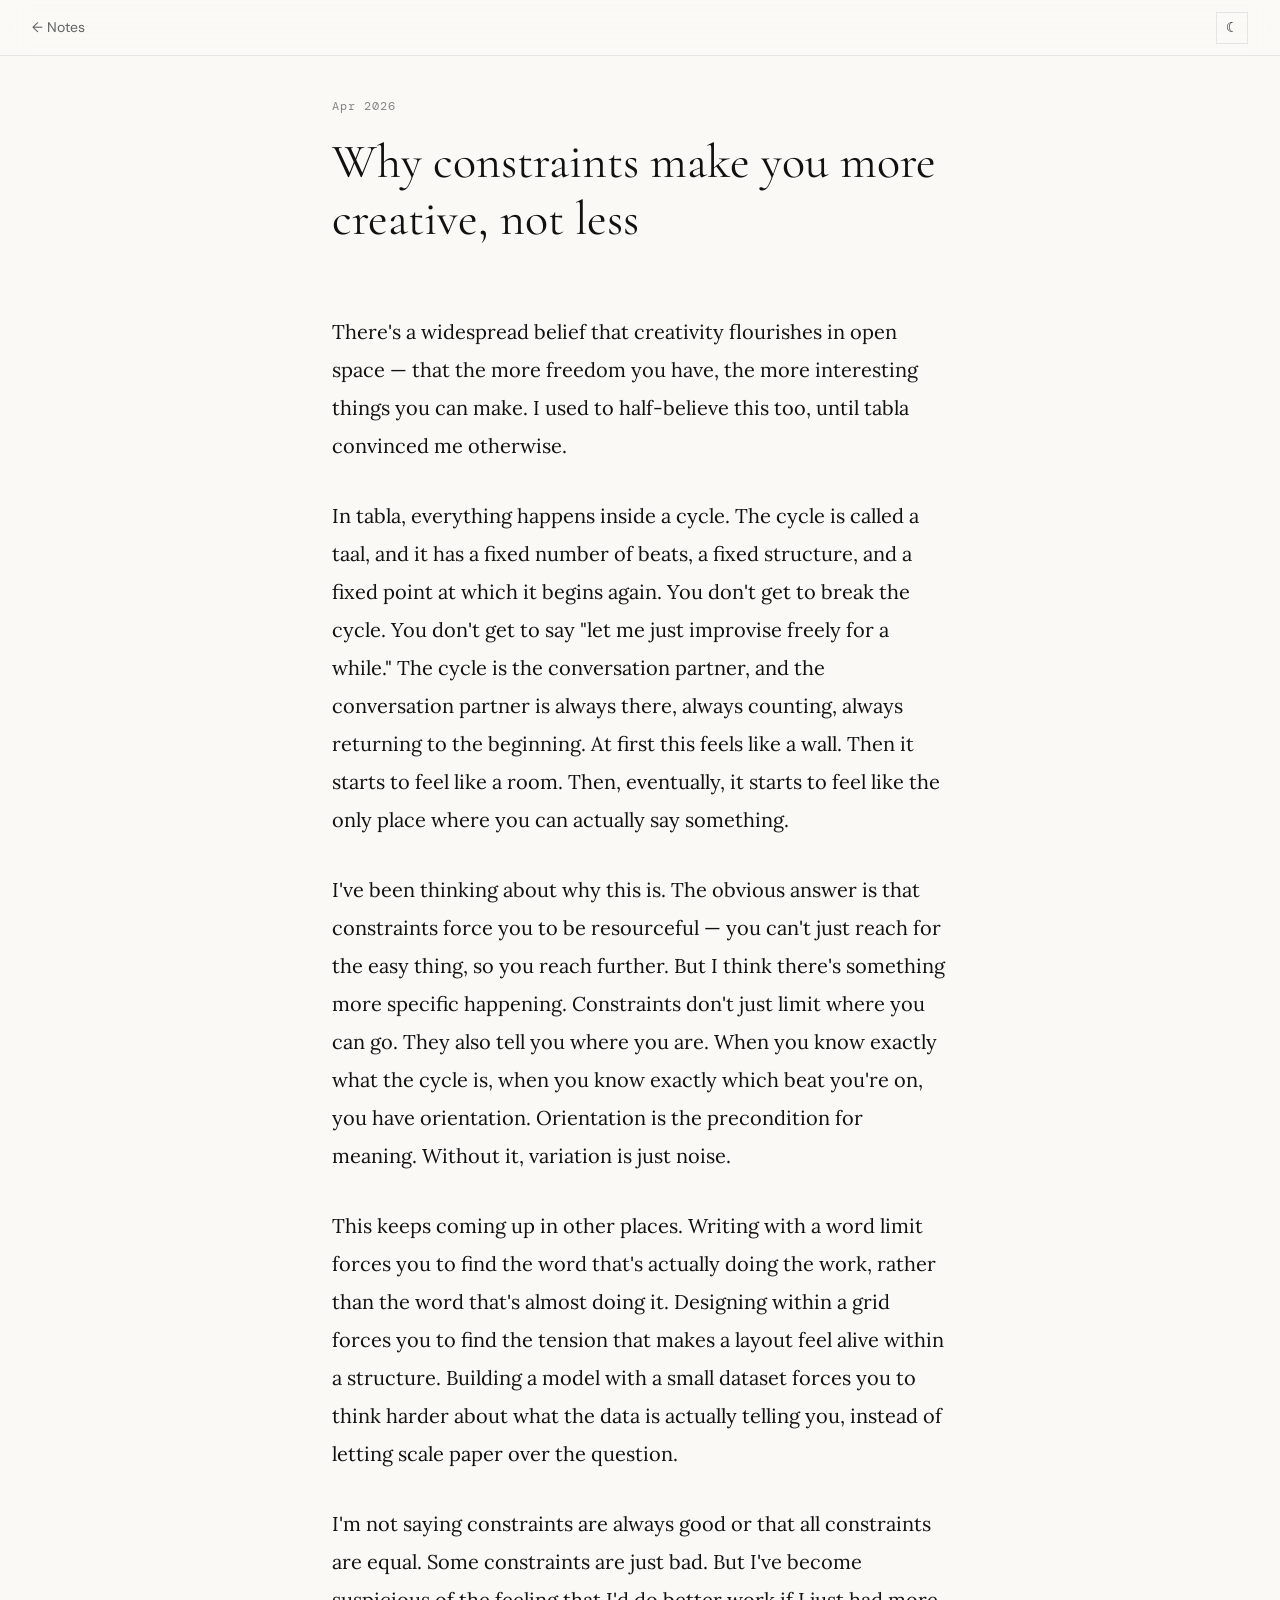
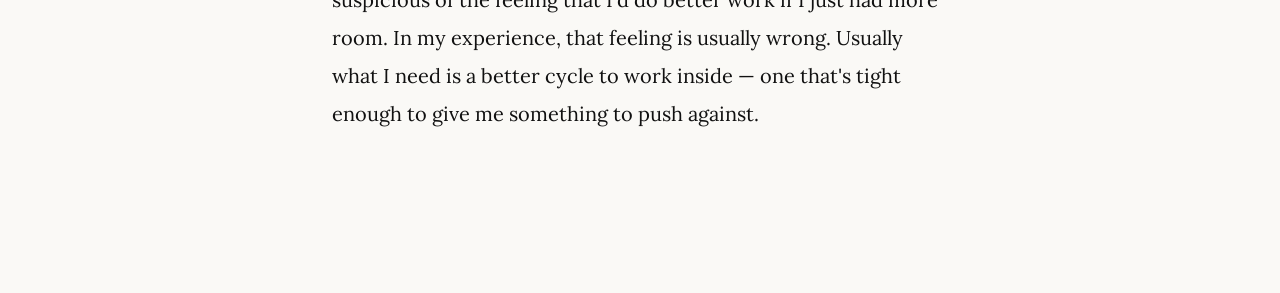
==== notes/constraints.html @ 5675a32b "Build complete portfolio site with SRS documentation Agent-Logs-Url: https://github.com/Ayushkapil/p" ====
<!DOCTYPE html>
<html lang="en">
<head>
  <meta charset="UTF-8" />
  <meta name="viewport" content="width=device-width, initial-scale=1.0" />
  <title>Why constraints make you more creative, not less — Ayush Kapil</title>
  <meta name="description" content="A reflection on how constraints sharpen creative thinking." />

  <link rel="preconnect" href="https://fonts.googleapis.com" />
  <link rel="preconnect" href="https://fonts.gstatic.com" crossorigin />
  <link href="https://fonts.googleapis.com/css2?family=Cormorant+Garamond:ital,wght@0,300;0,400;1,300;1,400&family=DM+Mono:wght@400&family=DM+Sans:wght@400;500&family=Lora:ital,wght@0,400;1,400&display=swap" rel="stylesheet" />

  <link rel="stylesheet" href="../css/variables.css" />
  <link rel="stylesheet" href="../css/reset.css" />
  <link rel="stylesheet" href="../css/base.css" />
  <link rel="stylesheet" href="../css/components.css" />
  <link rel="stylesheet" href="../css/animations.css" />

  <script>
    (function () {
      var stored = localStorage.getItem('portfolio-theme');
      var theme = stored === 'dark' || stored === 'light'
        ? stored
        : (window.matchMedia && window.matchMedia('(prefers-color-scheme: dark)').matches ? 'dark' : 'light');
      document.documentElement.classList.add(theme);
    }());
  </script>
</head>
<body>

  <nav class="reading-nav">
    <a class="back-link" href="../index.html#notes">← Notes</a>
    <button class="nav-theme-toggle" aria-label="Toggle dark mode">☾</button>
  </nav>

  <main class="reading-container">
    <div class="reading-meta">Apr 2026</div>
    <h1 class="reading-title">Why constraints make you more creative, not less</h1>

    <div class="reading-body">
      <p>There's a widespread belief that creativity flourishes in open space — that the more freedom you have, the more interesting things you can make. I used to half-believe this too, until tabla convinced me otherwise.</p>

      <p>In tabla, everything happens inside a cycle. The cycle is called a taal, and it has a fixed number of beats, a fixed structure, and a fixed point at which it begins again. You don't get to break the cycle. You don't get to say "let me just improvise freely for a while." The cycle is the conversation partner, and the conversation partner is always there, always counting, always returning to the beginning. At first this feels like a wall. Then it starts to feel like a room. Then, eventually, it starts to feel like the only place where you can actually say something.</p>

      <p>I've been thinking about why this is. The obvious answer is that constraints force you to be resourceful — you can't just reach for the easy thing, so you reach further. But I think there's something more specific happening. Constraints don't just limit where you can go. They also tell you where you are. When you know exactly what the cycle is, when you know exactly which beat you're on, you have orientation. Orientation is the precondition for meaning. Without it, variation is just noise.</p>

      <p>This keeps coming up in other places. Writing with a word limit forces you to find the word that's actually doing the work, rather than the word that's almost doing it. Designing within a grid forces you to find the tension that makes a layout feel alive within a structure. Building a model with a small dataset forces you to think harder about what the data is actually telling you, instead of letting scale paper over the question.</p>

      <p>I'm not saying constraints are always good or that all constraints are equal. Some constraints are just bad. But I've become suspicious of the feeling that I'd do better work if I just had more room. In my experience, that feeling is usually wrong. Usually what I need is a better cycle to work inside — one that's tight enough to give me something to push against.</p>
    </div>
  </main>

  <script src="../js/theme.js" defer></script>

</body>
</html>
---- css/variables.css ----
/* ============================================================
   VARIABLES — Color tokens, typography, spacing
   ============================================================ */

/* Light Mode (default) */
html,
html.light {
  --color-bg: #FAF9F6;
  --color-text: #111111;
  --color-purple: #7C3AED;
  --color-accent: #F97316;
  --color-border: #E5E5E5;
  --color-bg-nav: rgba(250, 249, 246, 0.85);
  --color-bg-raw: 250, 249, 246;
  --color-text-raw: 17, 17, 17;
}

/* Dark Mode */
html.dark {
  --color-bg: #1F1F1F;
  --color-text: #F5F5F5;
  --color-purple: #8B5CF6;
  --color-accent: #FACC15;
  --color-border: #2E2E2E;
  --color-bg-nav: rgba(31, 31, 31, 0.85);
  --color-bg-raw: 31, 31, 31;
  --color-text-raw: 245, 245, 245;
}

/* Typography tokens */
:root {
  --font-display: 'Cormorant Garamond', Georgia, serif;
  --font-body: 'DM Sans', system-ui, sans-serif;
  --font-caption: 'Lora', Georgia, serif;
  --font-mono: 'DM Mono', 'Courier New', monospace;

  /* Spacing — 8-point grid */
  --space-xs: 8px;
  --space-sm: 16px;
  --space-md: 32px;
  --space-lg: 64px;
  --space-xl: 128px;

  /* Transitions */
  --transition-theme: background-color 0.4s ease, color 0.4s ease;
  --transition-fast: 0.2s ease;
  --transition-reveal: 0.6s ease;
}
---- css/base.css ----
/* ============================================================
   BASE — Global typography and body styles
   ============================================================ */

body {
  font-family: var(--font-body);
  font-size: 18px;
  font-weight: 400;
  line-height: 1.8;
  background-color: var(--color-bg);
  color: var(--color-text);
  transition: var(--transition-theme);
}

/* Headings */
h1,
h2,
h3 {
  font-family: var(--font-display);
  line-height: 1.2;
  font-weight: 400;
}

/* Section headings */
.section-heading {
  font-family: var(--font-display);
  font-size: 48px;
  font-weight: 400;
  line-height: 1.2;
  color: var(--color-text);
}

/* Section number */
.section-number {
  font-family: var(--font-mono);
  font-size: 13px;
  font-weight: 400;
  color: var(--color-purple);
  letter-spacing: 0.08em;
  text-transform: uppercase;
}

/* Body text */
p {
  font-family: var(--font-body);
  font-size: 18px;
  font-weight: 400;
  line-height: 1.8;
  color: var(--color-text);
}

/* Captions */
.caption {
  font-family: var(--font-caption);
  font-style: italic;
  font-size: 14px;
  line-height: 1.6;
  color: var(--color-text);
  opacity: 0.7;
}

/* Tags / labels */
.tag,
.tags {
  font-family: var(--font-mono);
  font-size: 12px;
  font-weight: 400;
  letter-spacing: 0.1em;
  color: var(--color-text);
}

/* Content container */
.content-col {
  max-width: 720px;
  width: 100%;
  margin: 0 auto;
  padding-left: var(--space-md);
  padding-right: var(--space-md);
}

/* Cursor pointer for all interactive elements */
button,
a,
[role="button"] {
  cursor: pointer;
}

/* Focus visible styles */
:focus-visible {
  outline: 2px solid var(--color-purple);
  outline-offset: 2px;
}

/* Mobile typography reductions */
@media (max-width: 767px) {
  body {
    font-size: 16px;
  }

  .section-heading {
    font-size: 32px;
  }

  p {
    font-size: 16px;
  }
}
---- css/components.css ----
/* ============================================================
   COMPONENTS — Nav, toggle, cards, notes list
   ============================================================ */

/* ── Sticky Navigation ── */
#sticky-nav {
  position: fixed;
  top: 0;
  left: 0;
  right: 0;
  z-index: 100;
  display: flex;
  align-items: center;
  justify-content: space-between;
  padding: 0 var(--space-md);
  height: 56px;
  background-color: var(--color-bg-nav);
  backdrop-filter: blur(12px);
  -webkit-backdrop-filter: blur(12px);
  border-bottom: 1px solid var(--color-border);
  opacity: 0;
  pointer-events: none;
  transition: opacity 0.4s ease;
}

#sticky-nav.visible {
  opacity: 1;
  pointer-events: all;
}

.nav-name {
  font-family: var(--font-display);
  font-size: 20px;
  font-weight: 400;
  color: var(--color-text);
  text-decoration: none;
  letter-spacing: 0.01em;
}

.nav-links {
  display: flex;
  align-items: center;
  gap: var(--space-md);
}

.nav-links a {
  font-family: var(--font-body);
  font-size: 14px;
  color: var(--color-text);
  text-decoration: none;
  opacity: 0.65;
  transition: opacity var(--transition-fast), color var(--transition-fast);
}

.nav-links a:hover {
  opacity: 1;
}

.nav-links a.active {
  color: var(--color-purple);
  opacity: 1;
}

.nav-right {
  display: flex;
  align-items: center;
  gap: var(--space-sm);
}

/* ── Theme Toggle ── */
.theme-toggle {
  position: fixed;
  top: var(--space-sm);
  right: var(--space-md);
  z-index: 200;
  background: none;
  border: 1px solid var(--color-border);
  color: var(--color-text);
  width: 36px;
  height: 36px;
  display: flex;
  align-items: center;
  justify-content: center;
  cursor: pointer;
  font-size: 16px;
  transition: border-color var(--transition-fast), opacity var(--transition-fast);
  background-color: var(--color-bg);
  opacity: 0.85;
}

.theme-toggle:hover {
  opacity: 1;
}

/* Nav toggle is slightly smaller and different position */
.nav-theme-toggle {
  position: static;
  background: none;
  border: 1px solid var(--color-border);
  color: var(--color-text);
  width: 32px;
  height: 32px;
  display: flex;
  align-items: center;
  justify-content: center;
  cursor: pointer;
  font-size: 14px;
  transition: border-color var(--transition-fast);
  background-color: transparent;
}

/* ── Photo Placeholder ── */
.photo-placeholder-div {
  width: 100%;
  height: 100%;
  background: linear-gradient(
    135deg,
    rgba(var(--color-text-raw), 0.06) 0%,
    rgba(var(--color-text-raw), 0.12) 50%,
    rgba(var(--color-text-raw), 0.06) 100%
  );
}

.photo-item .photo-placeholder-div {
  width: 100%;
  height: 100%;
}

/* ── Notes Reading View Components ── */
.reading-nav {
  position: fixed;
  top: 0;
  left: 0;
  right: 0;
  z-index: 100;
  display: flex;
  align-items: center;
  justify-content: space-between;
  padding: 0 var(--space-md);
  height: 56px;
  background-color: var(--color-bg-nav);
  backdrop-filter: blur(12px);
  -webkit-backdrop-filter: blur(12px);
  border-bottom: 1px solid var(--color-border);
}

.back-link {
  font-family: var(--font-body);
  font-size: 14px;
  color: var(--color-text);
  text-decoration: none;
  opacity: 0.65;
  transition: opacity var(--transition-fast);
}

.back-link:hover {
  opacity: 1;
}

.reading-container {
  max-width: 680px;
  margin: 0 auto;
  padding: 96px var(--space-md) var(--space-xl);
}

.reading-meta {
  font-family: var(--font-mono);
  font-size: 12px;
  color: var(--color-text);
  opacity: 0.5;
  margin-bottom: var(--space-sm);
  letter-spacing: 0.08em;
}

.reading-title {
  font-family: var(--font-display);
  font-size: 48px;
  font-weight: 400;
  line-height: 1.2;
  color: var(--color-text);
  margin-bottom: var(--space-lg);
}

.reading-body {
  font-family: var(--font-caption);
  font-size: 20px;
  line-height: 1.9;
  color: var(--color-text);
}

.reading-body p {
  font-family: var(--font-caption);
  font-size: 20px;
  line-height: 1.9;
  margin-bottom: var(--space-md);
}

/* ── Responsive: hide nav links on mobile ── */
@media (max-width: 767px) {
  .nav-links {
    display: none;
  }

  .nav-name {
    font-size: 17px;
  }

  .reading-title {
    font-size: 32px;
  }

  .reading-body,
  .reading-body p {
    font-size: 18px;
  }
}
---- css/animations.css ----
/* ============================================================
   ANIMATIONS — Reveal classes and transitions
   ============================================================ */

/* ── Landing animations ── */
@keyframes fadeIn {
  from {
    opacity: 0;
  }
  to {
    opacity: 1;
  }
}

/* ── Scroll-triggered reveals ── */
.reveal {
  opacity: 0;
  transform: translateY(30px);
  transition: opacity var(--transition-reveal), transform var(--transition-reveal);
}

.reveal.visible {
  opacity: 1;
  transform: translateY(0);
}

/* Staggered delays for pillar content */
.reveal[data-delay="0"]   { transition-delay: 0s; }
.reveal[data-delay="1"]   { transition-delay: 0.15s; }
.reveal[data-delay="2"]   { transition-delay: 0.30s; }
.reveal[data-delay="3"]   { transition-delay: 0.45s; }
.reveal[data-delay="4"]   { transition-delay: 0.60s; }

/* Project card reveals */
.reveal-card {
  opacity: 0;
  transform: translateY(40px);
  transition: opacity 0.5s ease, transform 0.5s ease;
}

.reveal-card.visible {
  opacity: 1;
  transform: translateY(0);
}

/* ── Pillar divider expansion ── */
.pillar-divider {
  transition: width 0.6s ease;
}

/* ── Note hover: title slides right ── */
.note-entry:hover .note-title {
  transform: translateX(4px);
}

/* ── Project card hover: left border ── */
.project-card {
  transition: border-color var(--transition-fast);
}

.project-card:hover {
  border-left-color: var(--color-purple);
}

/* ── Theme transition on body ── */
body {
  transition: background-color 0.4s ease, color 0.4s ease;
}

/* ── Canvas fade on scroll ── */
#orbit-canvas {
  transition: opacity 0.3s ease;
}

/* ── Sticky nav fade in ── */
#sticky-nav {
  transition: opacity 0.4s ease;
}

/* ── Photo fade in ── */
.photo-reveal {
  opacity: 0;
  transition: opacity 0.8s ease;
}

.photo-reveal.visible {
  opacity: 1;
}
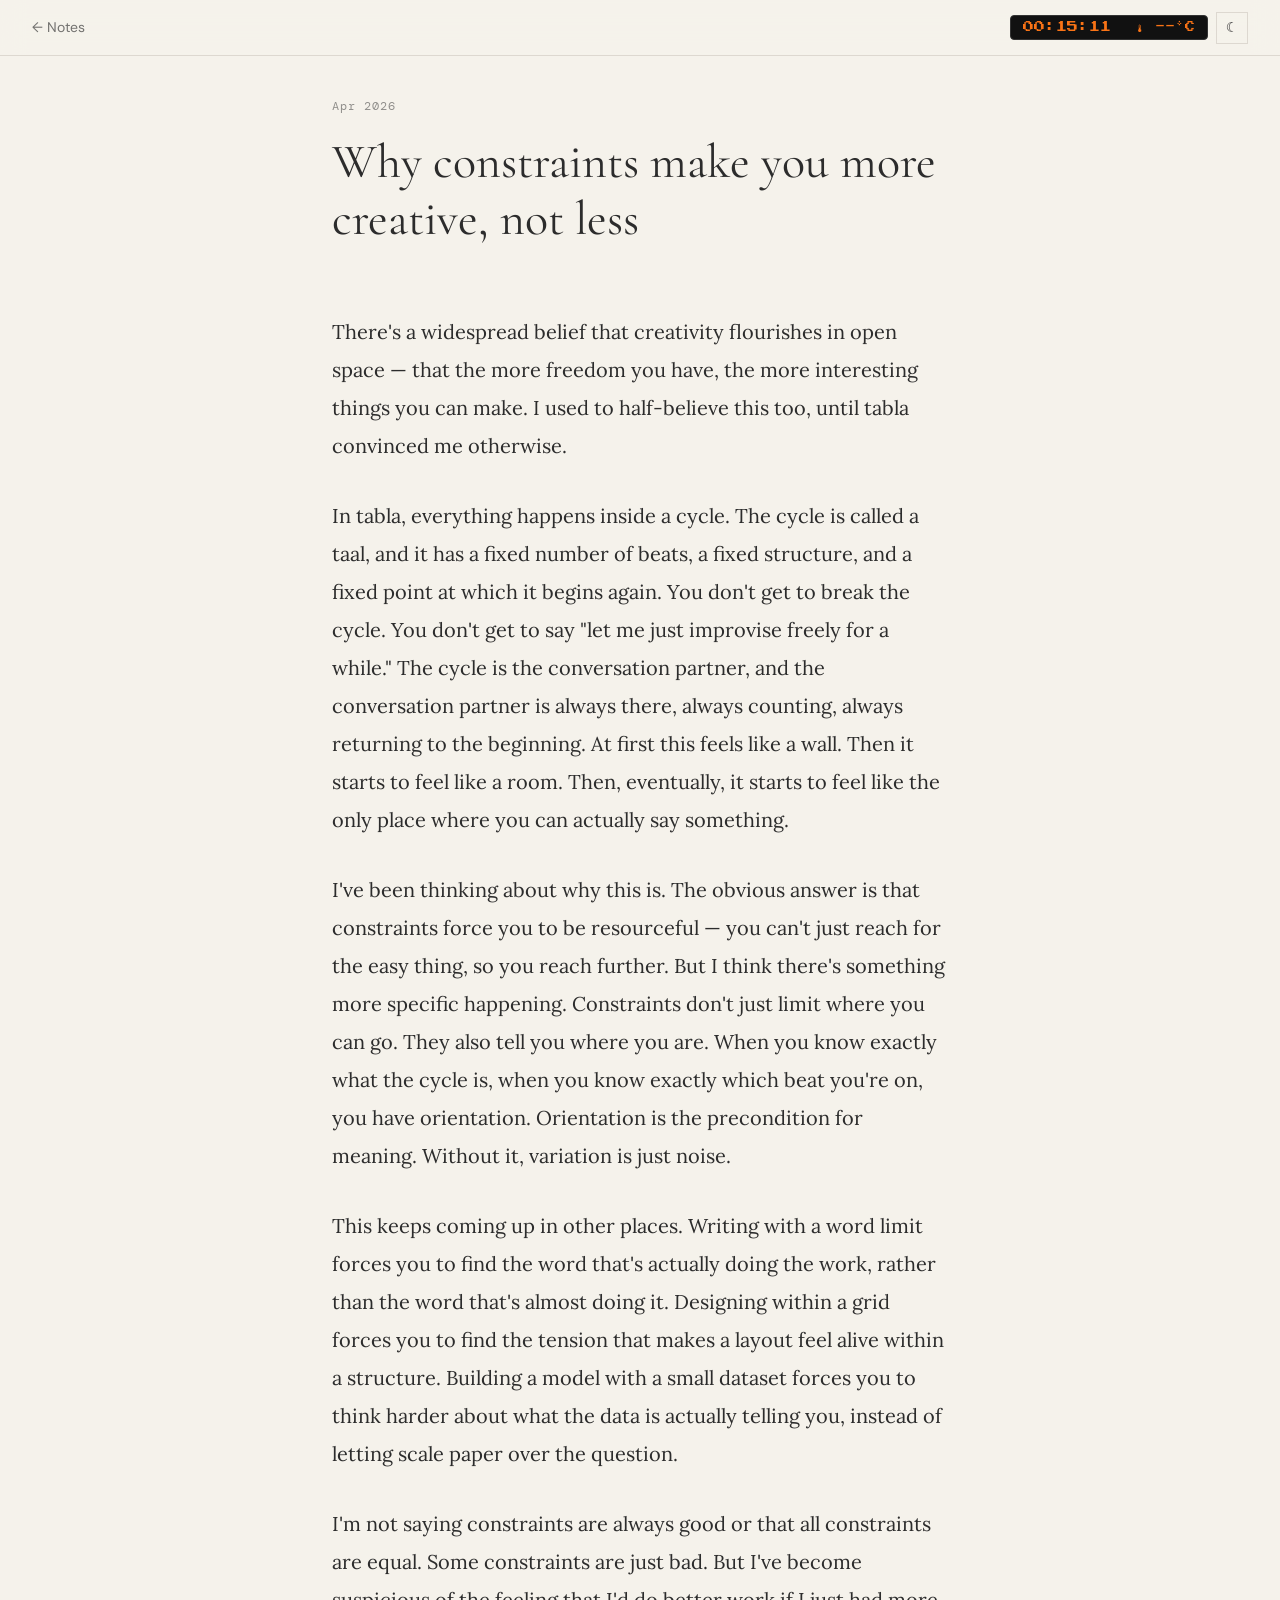
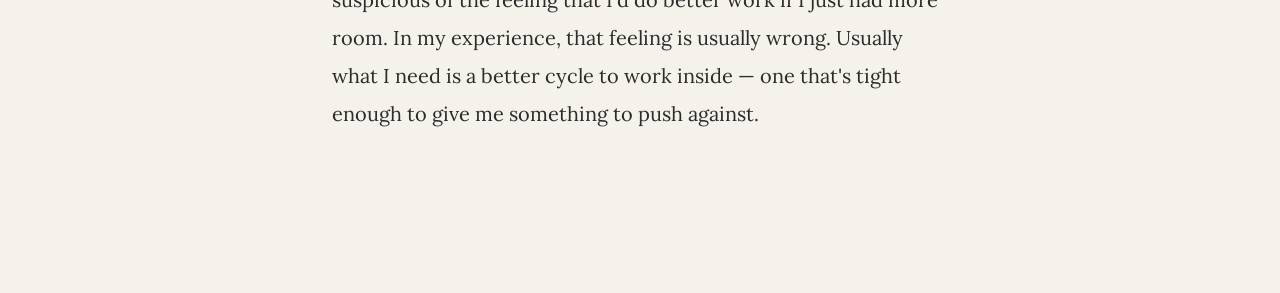
==== commit a1b98b6e: "Implement all portfolio updates: name fix, tagline, scroll arrow, About Me, clock widget, game mode," ====
--- a/notes/constraints.html
+++ b/notes/constraints.html
@@ -3,12 +3,12 @@
 <head>
   <meta charset="UTF-8" />
   <meta name="viewport" content="width=device-width, initial-scale=1.0" />
-  <title>Why constraints make you more creative, not less — Ayush Kapil</title>
+  <title>Why constraints make you more creative, not less — Ayush Kapileshwar</title>
   <meta name="description" content="A reflection on how constraints sharpen creative thinking." />
 
   <link rel="preconnect" href="https://fonts.googleapis.com" />
   <link rel="preconnect" href="https://fonts.gstatic.com" crossorigin />
-  <link href="https://fonts.googleapis.com/css2?family=Cormorant+Garamond:ital,wght@0,300;0,400;1,300;1,400&family=DM+Mono:wght@400&family=DM+Sans:wght@400;500&family=Lora:ital,wght@0,400;1,400&display=swap" rel="stylesheet" />
+  <link href="https://fonts.googleapis.com/css2?family=Cormorant+Garamond:ital,wght@0,300;0,400;1,300;1,400&family=DM+Mono:wght@400&family=DM+Sans:wght@400;500&family=Lora:ital,wght@0,400;1,400&family=Press+Start+2P&display=swap" rel="stylesheet" />
 
   <link rel="stylesheet" href="../css/variables.css" />
   <link rel="stylesheet" href="../css/reset.css" />
@@ -30,7 +30,14 @@
 
   <nav class="reading-nav">
     <a class="back-link" href="../index.html#notes">← Notes</a>
-    <button class="nav-theme-toggle" aria-label="Toggle dark mode">☾</button>
+    <div style="display:flex;align-items:center;gap:8px;">
+      <div id="clock-widget" class="clock-widget" aria-live="polite">
+        <span id="clock-time">00:00:00</span>
+        <span class="clock-sep">  </span>
+        <span id="clock-temp" class="clock-temp">🌡 --°C</span>
+      </div>
+      <button class="nav-theme-toggle" aria-label="Toggle dark mode">☾</button>
+    </div>
   </nav>
 
   <main class="reading-container">
@@ -51,6 +58,7 @@
   </main>
 
   <script src="../js/theme.js" defer></script>
+  <script src="../js/clock.js" defer></script>
 
 </body>
 </html>
--- a/css/variables.css
+++ b/css/variables.css
@@ -5,14 +5,14 @@
 /* Light Mode (default) */
 html,
 html.light {
-  --color-bg: #FAF9F6;
-  --color-text: #111111;
+  --color-bg: #F5F2EB;
+  --color-text: #2C2C2C;
   --color-purple: #7C3AED;
   --color-accent: #F97316;
-  --color-border: #E5E5E5;
-  --color-bg-nav: rgba(250, 249, 246, 0.85);
-  --color-bg-raw: 250, 249, 246;
-  --color-text-raw: 17, 17, 17;
+  --color-border: #DDD8D0;
+  --color-bg-nav: rgba(245, 242, 235, 0.85);
+  --color-bg-raw: 245, 242, 235;
+  --color-text-raw: 44, 44, 44;
 }
 
 /* Dark Mode */
--- a/css/components.css
+++ b/css/components.css
@@ -195,6 +195,12 @@
   margin-bottom: var(--space-md);
 }
 
+.reading-nav .clock-widget {
+  position: static;
+  top: auto;
+  right: auto;
+}
+
 /* ── Responsive: hide nav links on mobile ── */
 @media (max-width: 767px) {
   .nav-links {
@@ -214,3 +220,249 @@
     font-size: 18px;
   }
 }
+
+/* ── 8-bit Clock + Temperature Widget ── */
+.clock-widget {
+  position: fixed;
+  top: 16px;
+  right: 80px;
+  z-index: 200;
+  display: flex;
+  align-items: center;
+  gap: 8px;
+  font-family: 'Press Start 2P', monospace;
+  font-size: 11px;
+  padding: 4px 12px;
+  border-radius: 4px;
+  white-space: nowrap;
+  line-height: 1.4;
+}
+
+/* Light mode: black bg, orange text */
+html.light .clock-widget,
+html:not(.dark) .clock-widget {
+  background: #111111;
+  color: #F97316;
+  border: 1px solid #333333;
+}
+
+/* Dark mode: white bg, purple text */
+html.dark .clock-widget {
+  background: #F5F5F5;
+  color: #8B5CF6;
+  border: 1px solid #CCCCCC;
+}
+
+.clock-sep {
+  opacity: 0;
+  width: 8px;
+}
+
+.clock-temp {
+  font-size: 10px;
+}
+
+/* Hide temperature on mobile */
+@media (max-width: 767px) {
+  .clock-temp {
+    display: none;
+  }
+
+  .clock-sep {
+    display: none;
+  }
+
+  .clock-widget {
+    right: 76px;
+    font-size: 9px;
+    padding: 4px 8px;
+  }
+}
+
+/* ── Game Mode Button ── */
+.game-btn {
+  position: fixed;
+  top: 64px;
+  right: var(--space-md);
+  z-index: 200;
+  background: none;
+  border: 1px solid var(--color-border);
+  color: var(--color-text);
+  width: 36px;
+  height: 36px;
+  display: flex;
+  align-items: center;
+  justify-content: center;
+  cursor: pointer;
+  font-size: 16px;
+  transition: border-color var(--transition-fast), opacity var(--transition-fast);
+  background-color: var(--color-bg);
+  opacity: 0.85;
+  border-radius: 0;
+}
+
+.game-btn:hover {
+  opacity: 1;
+}
+
+/* ── Game Panel ── */
+.game-panel {
+  position: fixed;
+  top: 108px;
+  right: var(--space-md);
+  z-index: 200;
+  width: 240px;
+  padding: 16px;
+  border-radius: 4px;
+  font-family: 'Press Start 2P', monospace;
+  font-size: 10px;
+  line-height: 1.8;
+  backdrop-filter: blur(12px);
+  -webkit-backdrop-filter: blur(12px);
+  display: none;
+  flex-direction: column;
+  gap: 12px;
+}
+
+.game-panel.open {
+  display: flex;
+}
+
+/* Light mode game panel */
+html.light .game-panel,
+html:not(.dark) .game-panel {
+  background: rgba(17, 17, 17, 0.92);
+  color: #F5F5F5;
+  border: 1px solid #444444;
+}
+
+/* Dark mode game panel */
+html.dark .game-panel {
+  background: rgba(245, 245, 245, 0.92);
+  color: #111111;
+  border: 1px solid #BBBBBB;
+}
+
+.game-panel-close {
+  position: absolute;
+  top: 8px;
+  right: 8px;
+  background: none;
+  border: none;
+  cursor: pointer;
+  font-size: 12px;
+  line-height: 1;
+  padding: 4px;
+}
+
+html.light .game-panel-close,
+html:not(.dark) .game-panel-close {
+  color: #F5F5F5;
+}
+
+html.dark .game-panel-close {
+  color: #111111;
+}
+
+.game-panel-title {
+  font-size: 10px;
+  margin-bottom: 4px;
+  padding-right: 20px;
+}
+
+.game-panel-row {
+  display: flex;
+  align-items: center;
+  justify-content: space-between;
+  gap: 8px;
+  font-size: 9px;
+}
+
+.game-panel-label {
+  font-size: 9px;
+}
+
+.game-panel-note {
+  font-size: 8px;
+  opacity: 0.7;
+}
+
+.game-panel-counter {
+  display: flex;
+  align-items: center;
+  gap: 8px;
+}
+
+.game-counter-btn {
+  background: none;
+  border: 1px solid currentColor;
+  cursor: pointer;
+  width: 22px;
+  height: 22px;
+  display: flex;
+  align-items: center;
+  justify-content: center;
+  font-family: 'Press Start 2P', monospace;
+  font-size: 12px;
+  line-height: 1;
+  padding: 0;
+  border-radius: 2px;
+}
+
+html.light .game-counter-btn,
+html:not(.dark) .game-counter-btn {
+  color: #F5F5F5;
+}
+
+html.dark .game-counter-btn {
+  color: #111111;
+}
+
+.game-counter-btn:disabled {
+  opacity: 0.3;
+  cursor: default;
+}
+
+.game-counter-val {
+  font-size: 11px;
+  min-width: 16px;
+  text-align: center;
+}
+
+.game-panel-actions {
+  display: flex;
+  gap: 8px;
+  margin-top: 4px;
+}
+
+.game-action-btn {
+  font-family: 'Press Start 2P', monospace;
+  font-size: 9px;
+  padding: 6px 10px;
+  border-radius: 2px;
+  cursor: pointer;
+  border: 1px solid currentColor;
+  background: none;
+  line-height: 1;
+}
+
+html.light .game-action-btn,
+html:not(.dark) .game-action-btn {
+  color: #F5F5F5;
+}
+
+html.dark .game-action-btn {
+  color: #111111;
+}
+
+.game-action-btn:hover {
+  opacity: 0.8;
+}
+
+/* Hide game panel and button on mobile */
+@media (max-width: 767px) {
+  .game-btn,
+  .game-panel {
+    display: none !important;
+  }
+}
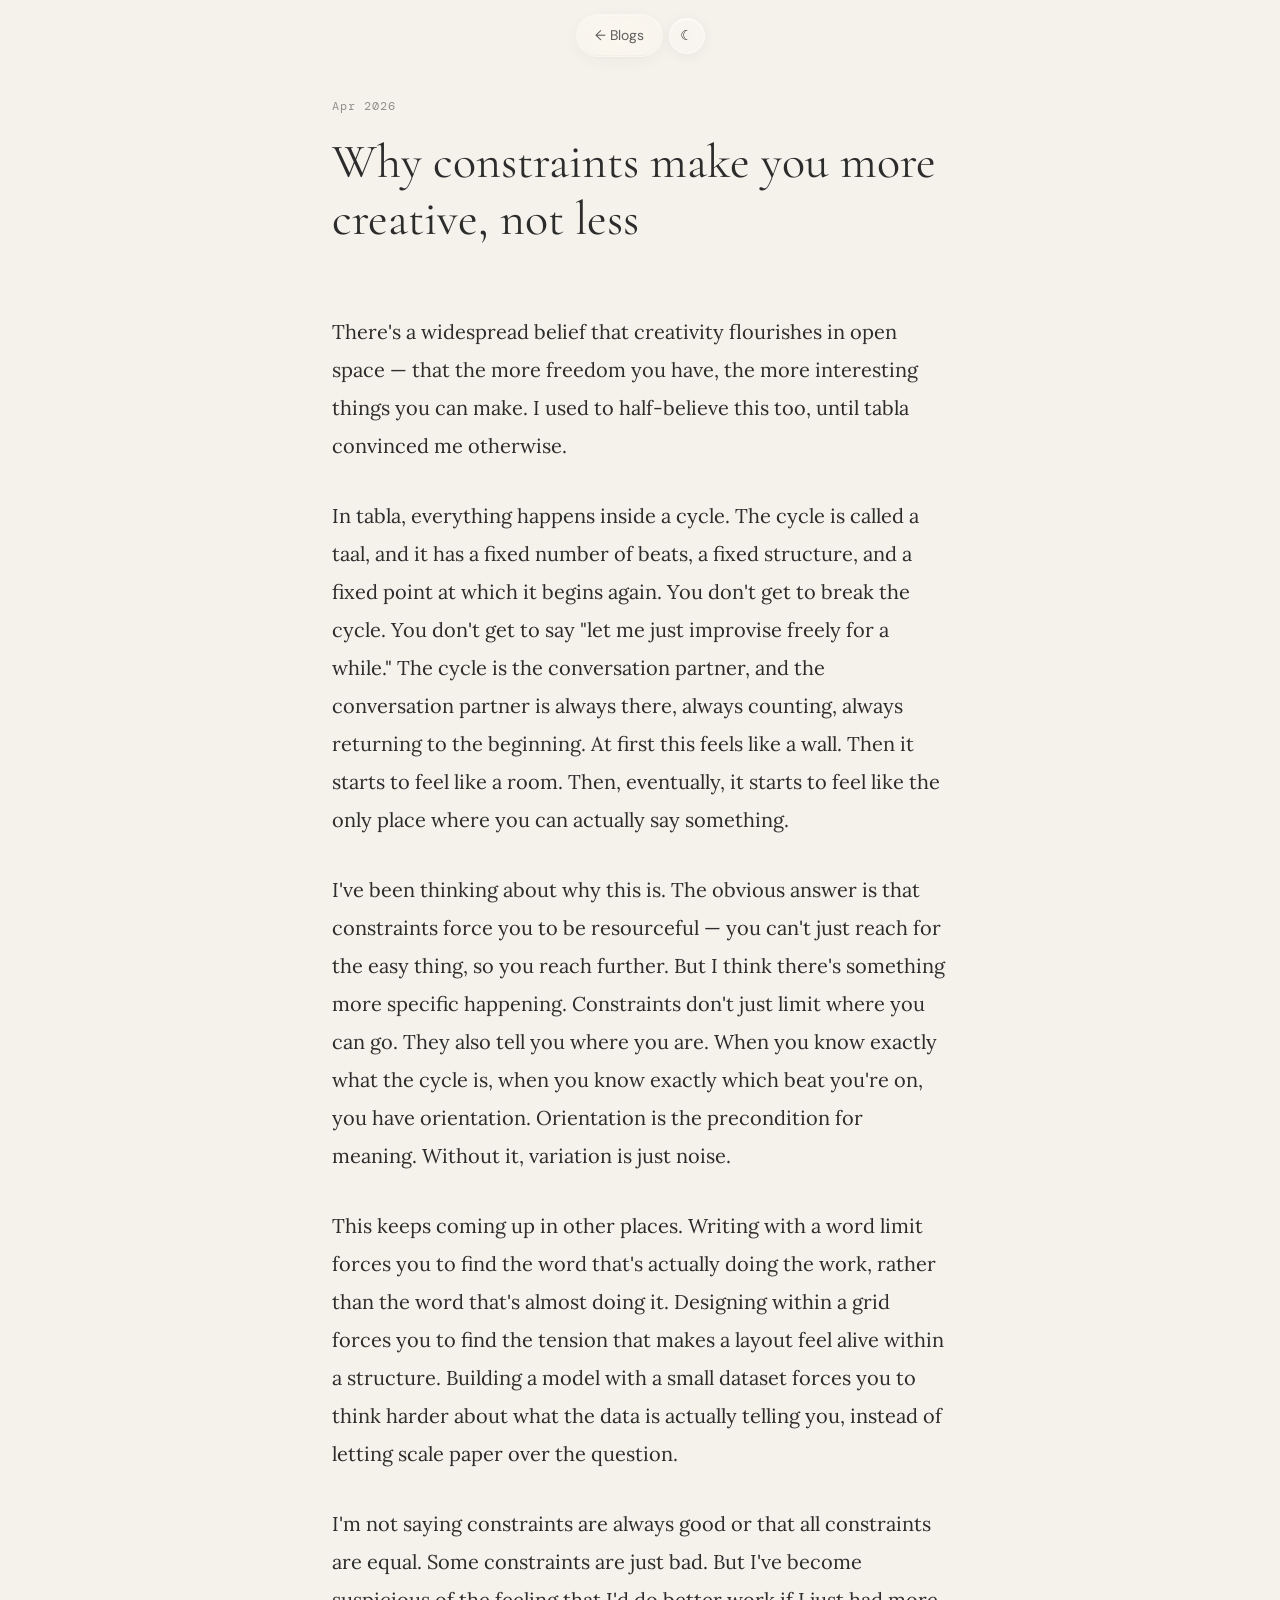
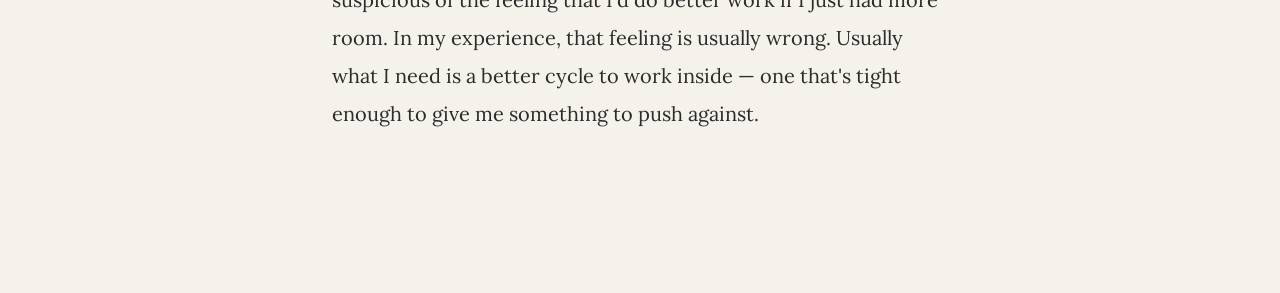
==== commit 9f2bd613: "Code Fix" ====
--- a/notes/constraints.html
+++ b/notes/constraints.html
@@ -29,15 +29,8 @@
 <body>
 
   <nav class="reading-nav">
-    <a class="back-link" href="../index.html#notes">← Notes</a>
-    <div style="display:flex;align-items:center;gap:8px;">
-      <div id="clock-widget" class="clock-widget" aria-live="polite">
-        <span id="clock-time">00:00:00</span>
-        <span class="clock-sep">  </span>
-        <span id="clock-temp" class="clock-temp">🌡 --°C</span>
-      </div>
-      <button class="nav-theme-toggle" aria-label="Toggle dark mode">☾</button>
-    </div>
+    <a class="back-link" href="../index.html#notes">← Blogs</a>
+    <button class="nav-theme-toggle" aria-label="Toggle dark mode">☾</button>
   </nav>
 
   <main class="reading-container">
--- a/css/variables.css
+++ b/css/variables.css
@@ -9,6 +9,9 @@
   --color-text: #2C2C2C;
   --color-purple: #7C3AED;
   --color-accent: #F97316;
+  --color-teal: #0D9488;
+  --color-rose: #E11D48;
+  --color-sky: #0EA5E9;
   --color-border: #DDD8D0;
   --color-bg-nav: rgba(245, 242, 235, 0.85);
   --color-bg-raw: 245, 242, 235;
@@ -17,14 +20,17 @@
 
 /* Dark Mode */
 html.dark {
-  --color-bg: #1F1F1F;
-  --color-text: #F5F5F5;
-  --color-purple: #8B5CF6;
+  --color-bg: #141616;
+  --color-text: #E8E4DC;
+  --color-purple: #A78BFA;
   --color-accent: #FACC15;
-  --color-border: #2E2E2E;
-  --color-bg-nav: rgba(31, 31, 31, 0.85);
-  --color-bg-raw: 31, 31, 31;
-  --color-text-raw: 245, 245, 245;
+  --color-teal: #2DD4BF;
+  --color-rose: #FB7185;
+  --color-sky: #38BDF8;
+  --color-border: #252727;
+  --color-bg-nav: rgba(20, 22, 22, 0.85);
+  --color-bg-raw: 20, 22, 22;
+  --color-text-raw: 232, 228, 220;
 }
 
 /* Typography tokens */
--- a/css/base.css
+++ b/css/base.css
@@ -1,6 +1,29 @@
 /* ============================================================
    BASE — Global typography and body styles
    ============================================================ */
+
+*,
+*::before,
+*::after {
+  -webkit-font-smoothing: antialiased;
+  -moz-osx-font-smoothing: grayscale;
+}
+
+/* Dark mode: reinforce smoothing + stabilise thin display strokes */
+html.dark body {
+  -webkit-font-smoothing: antialiased;
+  -moz-osx-font-smoothing: grayscale;
+  text-rendering: optimizeLegibility;
+}
+
+html.dark .section-heading,
+html.dark .landing-name,
+html.dark .pillar-title,
+html.dark .reading-title,
+html.dark .contact-quote {
+  font-weight: 400;
+  letter-spacing: 0.01em;
+}
 
 body {
   font-family: var(--font-body);
--- a/css/components.css
+++ b/css/components.css
@@ -1,33 +1,38 @@
 /* ============================================================
    COMPONENTS — Nav, toggle, cards, notes list
    ============================================================ */
-
-/* ── Sticky Navigation ── */
+ 
+/* ── Sticky Navigation — Separate Floating Glass Pills ── */
 #sticky-nav {
   position: fixed;
-  top: 0;
+  top: 14px;
   left: 0;
   right: 0;
   z-index: 100;
   display: flex;
   align-items: center;
-  justify-content: space-between;
-  padding: 0 var(--space-md);
-  height: 56px;
-  background-color: var(--color-bg-nav);
-  backdrop-filter: blur(12px);
-  -webkit-backdrop-filter: blur(12px);
-  border-bottom: 1px solid var(--color-border);
+  justify-content: center;
+  gap: 6px;
+  padding: 0 24px;
+  height: auto;
+ 
+  background: none;
+  border: none;
+  box-shadow: none;
+ 
   opacity: 0;
   pointer-events: none;
-  transition: opacity 0.4s ease;
-}
-
+  transition: opacity 0.5s cubic-bezier(0.4, 0, 0.2, 1);
+}
+ 
 #sticky-nav.visible {
   opacity: 1;
   pointer-events: all;
 }
 
+/* ═══════════════════════════════════════════════════
+   HOME / NAME PILL
+   ═══════════════════════════════════════════════════ */
 .nav-name {
   font-family: var(--font-display);
   font-size: 20px;
@@ -35,39 +40,203 @@
   color: var(--color-text);
   text-decoration: none;
   letter-spacing: 0.01em;
-}
-
+  display: flex;
+  align-items: center;
+  justify-content: center;
+  position: relative;
+  padding: 8px 14px;
+  border-radius: 980px;
+  margin-right: 4px;
+
+  /* Light-mode frosted glass */
+  background: rgba(255, 255, 255, 0.22);
+  backdrop-filter: blur(48px) saturate(2.2) brightness(1.06);
+  -webkit-backdrop-filter: blur(48px) saturate(2.2) brightness(1.06);
+  border: 1px solid rgba(255, 255, 255, 0.45);
+  box-shadow:
+    0 2px 16px rgba(0, 0, 0, 0.07),
+    0 1px 3px rgba(0, 0, 0, 0.04),
+    inset 0 1px 0 rgba(255, 255, 255, 0.70),
+    inset 0 -1px 0 rgba(255, 255, 255, 0.12);
+  transition: transform 0.3s cubic-bezier(0.4, 0, 0.2, 1), box-shadow 0.3s ease;
+}
+
+.nav-name::before {
+  content: '';
+  position: absolute;
+  inset: 0;
+  border-radius: 980px;
+  background: linear-gradient(170deg, rgba(255,255,255,0.55) 0%, rgba(255,255,255,0.10) 40%, transparent 70%);
+  pointer-events: none;
+}
+
+.nav-name:hover {
+  transform: scale(1.07) translateY(-1px);
+  box-shadow:
+    0 8px 32px rgba(0, 0, 0, 0.14),
+    0 2px 8px rgba(0, 0, 0, 0.08),
+    inset 0 1.5px 0 rgba(255, 255, 255, 0.90),
+    inset 0 -1px 0 rgba(255, 255, 255, 0.25);
+}
+
+/* ── Dark mode ── */
+html.dark .nav-name {
+  background: rgba(255, 255, 255, 0.07);
+  border-color: rgba(255, 255, 255, 0.14);
+  box-shadow:
+    0 4px 24px rgba(0, 0, 0, 0.40),
+    0 1px 4px rgba(0, 0, 0, 0.25),
+    inset 0 1px 0 rgba(255, 255, 255, 0.18),
+    inset 0 -1px 0 rgba(0, 0, 0, 0.10);
+  backdrop-filter: blur(48px) saturate(1.8) brightness(1.04);
+  -webkit-backdrop-filter: blur(48px) saturate(1.8) brightness(1.04);
+}
+
+html.dark .nav-name::before {
+  background: linear-gradient(170deg, rgba(255,255,255,0.12) 0%, rgba(255,255,255,0.02) 45%, transparent 70%);
+}
+
+html.dark .nav-name:hover {
+  background: rgba(255, 255, 255, 0.11);
+  border-color: rgba(255, 255, 255, 0.22);
+  box-shadow:
+    0 8px 36px rgba(0, 0, 0, 0.48),
+    0 2px 8px rgba(0, 0, 0, 0.28),
+    inset 0 1px 0 rgba(255, 255, 255, 0.26),
+    inset 0 -1px 0 rgba(0, 0, 0, 0.12);
+}
+
+.nav-home-icon {
+  display: block;
+  width: 18px;
+  height: 18px;
+  color: var(--color-text);
+  opacity: 0.7;
+  transition: opacity var(--transition-fast);
+}
+
+.nav-name:hover .nav-home-icon {
+  opacity: 1;
+}
+
+/* ═══════════════════════════════════════════════════
+   NAV LINKS — frosted glass pills
+   ═══════════════════════════════════════════════════ */
 .nav-links {
   display: flex;
   align-items: center;
-  gap: var(--space-md);
+  gap: 5px;
 }
 
 .nav-links a {
   font-family: var(--font-body);
-  font-size: 14px;
+  font-size: 13px;
   color: var(--color-text);
   text-decoration: none;
-  opacity: 0.65;
-  transition: opacity var(--transition-fast), color var(--transition-fast);
-}
-
-.nav-links a:hover {
+  opacity: 0.82;
+  padding: 8px 16px;
+  border-radius: 980px;
+  position: relative;
+  isolation: isolate;
+  white-space: nowrap;
+
+  /* Light-mode frosted glass */
+  background: rgba(255, 255, 255, 0.20);
+  backdrop-filter: blur(48px) saturate(2.2) brightness(1.06);
+  -webkit-backdrop-filter: blur(48px) saturate(2.2) brightness(1.06);
+  border: 1px solid rgba(255, 255, 255, 0.42);
+  box-shadow:
+    0 2px 14px rgba(0, 0, 0, 0.06),
+    0 1px 3px rgba(0, 0, 0, 0.04),
+    inset 0 1px 0 rgba(255, 255, 255, 0.65),
+    inset 0 -1px 0 rgba(255, 255, 255, 0.10);
+
+  transition: all 0.3s cubic-bezier(0.4, 0, 0.2, 1);
+}
+
+.nav-links a::before {
+  content: '';
+  position: absolute;
+  inset: 0;
+  border-radius: 980px;
+  pointer-events: none;
+  background: linear-gradient(170deg, rgba(255,255,255,0.50) 0%, rgba(255,255,255,0.08) 40%, transparent 65%);
+  z-index: 1;
+}
+
+.nav-links a:hover,
+.nav-links a.active {
   opacity: 1;
-}
-
-.nav-links a.active {
-  color: var(--color-purple);
-  opacity: 1;
-}
-
+  transform: scale(1.06) translateY(-2px);
+  background: rgba(255, 255, 255, 0.32);
+  box-shadow:
+    0 6px 28px rgba(0, 0, 0, 0.10),
+    0 2px 6px rgba(0, 0, 0, 0.06),
+    inset 0 1px 0 rgba(255, 255, 255, 0.80),
+    inset 0 -1px 0 rgba(255, 255, 255, 0.15);
+}
+
+/* Per-link accent tint on hover */
+.nav-links a:nth-child(1):hover, .nav-links a:nth-child(1).active { color: var(--color-text); }
+.nav-links a:nth-child(2):hover, .nav-links a:nth-child(2).active { color: var(--color-purple); }
+.nav-links a:nth-child(3):hover, .nav-links a:nth-child(3).active { color: var(--color-accent); }
+.nav-links a:nth-child(4):hover, .nav-links a:nth-child(4).active { color: var(--color-rose); }
+.nav-links a:nth-child(5):hover, .nav-links a:nth-child(5).active { color: var(--color-purple); }
+.nav-links a:nth-child(6):hover, .nav-links a:nth-child(6).active { color: var(--color-teal); }
+.nav-links a:nth-child(7):hover, .nav-links a:nth-child(7).active { color: var(--color-sky); }
+.nav-links a:nth-child(8):hover, .nav-links a:nth-child(8).active { color: var(--color-sky); }
+
+/* ── Dark mode ── */
+html.dark .nav-links a {
+  background: rgba(255, 255, 255, 0.06);
+  border-color: rgba(255, 255, 255, 0.12);
+  box-shadow:
+    0 2px 14px rgba(0, 0, 0, 0.35),
+    0 1px 3px rgba(0, 0, 0, 0.20),
+    inset 0 1px 0 rgba(255, 255, 255, 0.14),
+    inset 0 -1px 0 rgba(0, 0, 0, 0.08);
+  backdrop-filter: blur(48px) saturate(1.8) brightness(1.04);
+  -webkit-backdrop-filter: blur(48px) saturate(1.8) brightness(1.04);
+}
+
+html.dark .nav-links a::before {
+  background: linear-gradient(170deg, rgba(255,255,255,0.10) 0%, rgba(255,255,255,0.02) 45%, transparent 65%);
+}
+
+html.dark .nav-links a:hover,
+html.dark .nav-links a.active {
+  background: rgba(255, 255, 255, 0.10);
+  border-color: rgba(255, 255, 255, 0.20);
+  box-shadow:
+    0 6px 28px rgba(0, 0, 0, 0.45),
+    0 2px 6px rgba(0, 0, 0, 0.25),
+    inset 0 1px 0 rgba(255, 255, 255, 0.22),
+    inset 0 -1px 0 rgba(0, 0, 0, 0.10);
+}
+ 
+/* ═══════════════════════════════════════════════════
+   NAV RIGHT — clock + theme toggle
+   ═══════════════════════════════════════════════════ */
 .nav-right {
   display: flex;
   align-items: center;
-  gap: var(--space-sm);
-}
-
+  gap: 5px;
+  margin-left: 4px;
+}
+ 
 /* ── Theme Toggle ── */
+@keyframes togglePop {
+  0% { transform: rotate(0deg) scale(1); }
+  40% { transform: rotate(180deg) scale(1.3); }
+  70% { transform: rotate(300deg) scale(0.9); }
+  100% { transform: rotate(360deg) scale(1); }
+}
+ 
+.theme-toggle.animating,
+.nav-theme-toggle.animating {
+  animation: togglePop 0.5s cubic-bezier(0.34, 1.56, 0.64, 1);
+}
+ 
 .theme-toggle {
   position: fixed;
   top: var(--space-sm);
@@ -83,32 +252,65 @@
   justify-content: center;
   cursor: pointer;
   font-size: 16px;
-  transition: border-color var(--transition-fast), opacity var(--transition-fast);
+  transition: border-color var(--transition-fast), opacity 0.4s ease;
   background-color: var(--color-bg);
   opacity: 0.85;
 }
-
+ 
 .theme-toggle:hover {
   opacity: 1;
 }
-
-/* Nav toggle is slightly smaller and different position */
+ 
+/* Nav toggle — frosted glass circle */
 .nav-theme-toggle {
   position: static;
-  background: none;
-  border: 1px solid var(--color-border);
-  color: var(--color-text);
-  width: 32px;
-  height: 32px;
+  color: var(--color-text);
+  width: 36px;
+  height: 36px;
+  border-radius: 50%;
   display: flex;
   align-items: center;
   justify-content: center;
   cursor: pointer;
   font-size: 14px;
-  transition: border-color var(--transition-fast);
-  background-color: transparent;
-}
-
+  background: rgba(255, 255, 255, 0.20);
+  backdrop-filter: blur(48px) saturate(2.2) brightness(1.06);
+  -webkit-backdrop-filter: blur(48px) saturate(2.2) brightness(1.06);
+  border: 1px solid rgba(255, 255, 255, 0.42);
+  box-shadow:
+    0 2px 14px rgba(0, 0, 0, 0.06),
+    inset 0 1px 0 rgba(255, 255, 255, 0.65),
+    inset 0 -1px 0 rgba(255, 255, 255, 0.10);
+  transition: transform 0.3s cubic-bezier(0.4, 0, 0.2, 1), box-shadow 0.3s ease;
+}
+
+.nav-theme-toggle:hover {
+  transform: scale(1.1) translateY(-1px);
+  background: rgba(255, 255, 255, 0.32);
+  box-shadow:
+    0 6px 24px rgba(0, 0, 0, 0.10),
+    inset 0 1px 0 rgba(255, 255, 255, 0.80);
+}
+
+html.dark .nav-theme-toggle {
+  background: rgba(255, 255, 255, 0.06);
+  border-color: rgba(255, 255, 255, 0.12);
+  box-shadow:
+    0 2px 14px rgba(0, 0, 0, 0.35),
+    inset 0 1px 0 rgba(255, 255, 255, 0.14),
+    inset 0 -1px 0 rgba(0, 0, 0, 0.08);
+  backdrop-filter: blur(48px) saturate(1.8) brightness(1.04);
+  -webkit-backdrop-filter: blur(48px) saturate(1.8) brightness(1.04);
+}
+
+html.dark .nav-theme-toggle:hover {
+  background: rgba(255, 255, 255, 0.10);
+  border-color: rgba(255, 255, 255, 0.20);
+  box-shadow:
+    0 6px 28px rgba(0, 0, 0, 0.45),
+    inset 0 1px 0 rgba(255, 255, 255, 0.22);
+}
+ 
 /* ── Photo Placeholder ── */
 .photo-placeholder-div {
   width: 100%;
@@ -120,49 +322,97 @@
     rgba(var(--color-text-raw), 0.06) 100%
   );
 }
-
+ 
 .photo-item .photo-placeholder-div {
   width: 100%;
   height: 100%;
 }
-
+ 
 /* ── Notes Reading View Components ── */
 .reading-nav {
   position: fixed;
-  top: 0;
+  top: 14px;
   left: 0;
   right: 0;
   z-index: 100;
   display: flex;
   align-items: center;
-  justify-content: space-between;
-  padding: 0 var(--space-md);
-  height: 56px;
-  background-color: var(--color-bg-nav);
-  backdrop-filter: blur(12px);
-  -webkit-backdrop-filter: blur(12px);
-  border-bottom: 1px solid var(--color-border);
-}
-
+  justify-content: center;
+  gap: 6px;
+  padding: 0 24px;
+  height: auto;
+ 
+  background: none;
+  border: none;
+  box-shadow: none;
+}
+ 
 .back-link {
   font-family: var(--font-body);
   font-size: 14px;
   color: var(--color-text);
   text-decoration: none;
-  opacity: 0.65;
-  transition: opacity var(--transition-fast);
-}
-
+  opacity: 0.75;
+  padding: 8px 18px;
+  border-radius: 980px;
+  position: relative;
+ 
+  background: linear-gradient(
+    135deg,
+    rgba(255, 255, 255, 0.18) 0%,
+    rgba(255, 255, 255, 0.06) 50%,
+    rgba(255, 255, 255, 0.12) 100%
+  );
+  backdrop-filter: blur(20px) saturate(1.5) brightness(1.04);
+  -webkit-backdrop-filter: blur(20px) saturate(1.5) brightness(1.04);
+  border: 1px solid rgba(255, 255, 255, 0.22);
+  box-shadow:
+    0 4px 20px rgba(0, 0, 0, 0.05),
+    0 1px 3px rgba(0, 0, 0, 0.03),
+    inset 0 1px 0 rgba(255, 255, 255, 0.3),
+    inset 0 -1px 0 rgba(0, 0, 0, 0.03);
+  transition: transform 0.3s cubic-bezier(0.4, 0, 0.2, 1),
+              box-shadow 0.3s ease,
+              opacity var(--transition-fast);
+}
+ 
 .back-link:hover {
   opacity: 1;
-}
-
+  transform: scale(1.05) translateY(-1px);
+  box-shadow:
+    0 6px 24px rgba(0, 0, 0, 0.08),
+    0 2px 6px rgba(0, 0, 0, 0.04),
+    inset 0 1px 0 rgba(255, 255, 255, 0.35);
+}
+ 
+html.dark .back-link {
+  background: rgba(255, 255, 255, 0.14);
+  border-color: rgba(255, 255, 255, 0.25);
+  box-shadow:
+    0 5px 24px rgba(0, 0, 0, 0.40),
+    0 1px 3px rgba(0, 0, 0, 0.25),
+    inset 0 2px 0 rgba(255, 255, 255, 0.35),
+    inset 0 -1px 0 rgba(255, 255, 255, 0.06);
+  backdrop-filter: blur(60px) saturate(1.8) brightness(1.1);
+  -webkit-backdrop-filter: blur(60px) saturate(1.8) brightness(1.1);
+}
+
+html.dark .back-link:hover {
+  background: rgba(255, 255, 255, 0.22);
+  border-color: rgba(255, 255, 255, 0.35);
+  box-shadow:
+    0 10px 40px rgba(0, 0, 0, 0.50),
+    0 2px 6px rgba(0, 0, 0, 0.30),
+    inset 0 2px 0 rgba(255, 255, 255, 0.50),
+    inset 0 -1px 0 rgba(255, 255, 255, 0.10);
+}
+ 
 .reading-container {
   max-width: 680px;
   margin: 0 auto;
   padding: 96px var(--space-md) var(--space-xl);
 }
-
+ 
 .reading-meta {
   font-family: var(--font-mono);
   font-size: 12px;
@@ -171,7 +421,7 @@
   margin-bottom: var(--space-sm);
   letter-spacing: 0.08em;
 }
-
+ 
 .reading-title {
   font-family: var(--font-display);
   font-size: 48px;
@@ -180,33 +430,148 @@
   color: var(--color-text);
   margin-bottom: var(--space-lg);
 }
-
+ 
 .reading-body {
   font-family: var(--font-caption);
   font-size: 20px;
   line-height: 1.9;
   color: var(--color-text);
 }
-
+ 
 .reading-body p {
   font-family: var(--font-caption);
   font-size: 20px;
   line-height: 1.9;
   margin-bottom: var(--space-md);
 }
-
-.reading-nav .clock-widget {
-  position: static;
-  top: auto;
-  right: auto;
-}
-
-/* ── Responsive: hide nav links on mobile ── */
+ 
+/* ── Hamburger button ── */
+.nav-hamburger {
+  display: none;
+  flex-direction: column;
+  justify-content: center;
+  align-items: center;
+  gap: 5px;
+  width: 36px;
+  height: 36px;
+  border-radius: 50%;
+  cursor: pointer;
+  background: linear-gradient(135deg, rgba(255,255,255,0.18) 0%, rgba(255,255,255,0.06) 50%, rgba(255,255,255,0.12) 100%);
+  backdrop-filter: blur(20px) saturate(1.5) brightness(1.04);
+  -webkit-backdrop-filter: blur(20px) saturate(1.5) brightness(1.04);
+  border: 1px solid rgba(255,255,255,0.22);
+  box-shadow: 0 4px 20px rgba(0,0,0,0.05), inset 0 1px 0 rgba(255,255,255,0.3);
+  transition: transform 0.2s ease;
+}
+
+html.dark .nav-hamburger {
+  background: rgba(255, 255, 255, 0.14);
+  border-color: rgba(255, 255, 255, 0.25);
+  box-shadow:
+    0 4px 22px rgba(0, 0, 0, 0.40),
+    inset 0 2px 0 rgba(255, 255, 255, 0.35),
+    inset 0 -1px 0 rgba(255, 255, 255, 0.06);
+  backdrop-filter: blur(60px) saturate(1.8) brightness(1.1);
+  -webkit-backdrop-filter: blur(60px) saturate(1.8) brightness(1.1);
+}
+
+.nav-hamburger span {
+  display: block;
+  width: 16px;
+  height: 1.5px;
+  background: var(--color-text);
+  border-radius: 2px;
+  transition: transform 0.3s ease, opacity 0.3s ease;
+  transform-origin: center;
+}
+
+.nav-hamburger.open span:nth-child(1) { transform: translateY(6.5px) rotate(45deg); }
+.nav-hamburger.open span:nth-child(2) { opacity: 0; }
+.nav-hamburger.open span:nth-child(3) { transform: translateY(-6.5px) rotate(-45deg); }
+
+/* ── Mobile nav drawer ── */
+.mobile-nav-drawer {
+  display: none;
+  position: fixed;
+  top: 64px;
+  left: 50%;
+  transform: translateX(-50%);
+  z-index: 99;
+  flex-direction: column;
+  align-items: center;
+  gap: 6px;
+  padding: 12px;
+  border-radius: 18px;
+  background: rgba(20, 20, 20, 0.72);
+  backdrop-filter: blur(24px) saturate(1.4);
+  -webkit-backdrop-filter: blur(24px) saturate(1.4);
+  border: 1px solid rgba(255,255,255,0.1);
+  box-shadow: 0 8px 32px rgba(0,0,0,0.3);
+  min-width: 200px;
+  opacity: 0;
+  pointer-events: none;
+  transition: opacity 0.2s ease, transform 0.2s ease;
+  transform: translateX(-50%) translateY(-6px);
+}
+
+html.light .mobile-nav-drawer {
+  background: rgba(240, 240, 240, 0.88);
+  border-color: rgba(0,0,0,0.08);
+  box-shadow: 0 8px 32px rgba(0,0,0,0.12);
+}
+
+.mobile-nav-drawer.open {
+  display: flex;
+  opacity: 1;
+  pointer-events: all;
+  transform: translateX(-50%) translateY(0);
+}
+
+.mobile-nav-link {
+  font-family: var(--font-body);
+  font-size: 14px;
+  color: var(--color-text);
+  text-decoration: none;
+  opacity: 0.8;
+  padding: 9px 28px;
+  border-radius: 980px;
+  width: 100%;
+  text-align: center;
+  transition: background 0.2s, opacity 0.2s;
+}
+
+.mobile-nav-link:hover,
+.mobile-nav-link:active {
+  opacity: 1;
+  background: rgba(124, 58, 237, 0.12);
+}
+
+/* ── Medium screens ── */
+@media (max-width: 1100px) and (min-width: 768px) {
+  .nav-links a {
+    font-size: 12px;
+    padding: 7px 11px;
+  }
+
+  .clock-nav {
+    display: none;
+  }
+}
+
+/* ── Mobile ── */
 @media (max-width: 767px) {
   .nav-links {
     display: none;
   }
 
+  .nav-hamburger {
+    display: flex;
+  }
+
+  .clock-nav {
+    display: none;
+  }
+
   .nav-name {
     font-size: 17px;
   }
@@ -220,249 +585,71 @@
     font-size: 18px;
   }
 }
-
-/* ── 8-bit Clock + Temperature Widget ── */
-.clock-widget {
+ 
+/* ── Pre-scroll Clock (fixed, top-right) ── */
+.clock-fixed {
   position: fixed;
-  top: 16px;
-  right: 80px;
+  top: 20px;
+  right: 76px;
   z-index: 200;
-  display: flex;
-  align-items: center;
-  gap: 8px;
-  font-family: 'Press Start 2P', monospace;
+  font-family: var(--font-mono);
+  font-size: 12px;
+  color: var(--color-text);
+  opacity: 0.4;
+  letter-spacing: 0.05em;
+  pointer-events: none;
+  transition: opacity 0.3s ease;
+}
+ 
+.clock-fixed.hidden {
+  opacity: 0;
+}
+ 
+/* ── Nav Clock — glass pill ── */
+.clock-nav {
+  font-family: var(--font-mono);
   font-size: 11px;
-  padding: 4px 12px;
-  border-radius: 4px;
-  white-space: nowrap;
-  line-height: 1.4;
-}
-
-/* Light mode: black bg, orange text */
-html.light .clock-widget,
-html:not(.dark) .clock-widget {
-  background: #111111;
-  color: #F97316;
-  border: 1px solid #333333;
-}
-
-/* Dark mode: white bg, purple text */
-html.dark .clock-widget {
-  background: #F5F5F5;
-  color: #8B5CF6;
-  border: 1px solid #CCCCCC;
-}
-
-.clock-sep {
-  opacity: 0;
-  width: 8px;
-}
-
-.clock-temp {
-  font-size: 10px;
-}
-
-/* Hide temperature on mobile */
+  color: var(--color-text);
+  opacity: 0.6;
+  letter-spacing: 0.05em;
+  padding: 8px 14px;
+  border-radius: 980px;
+ 
+  background: linear-gradient(
+    135deg,
+    rgba(255, 255, 255, 0.15) 0%,
+    rgba(255, 255, 255, 0.05) 50%,
+    rgba(255, 255, 255, 0.10) 100%
+  );
+  backdrop-filter: blur(20px) saturate(1.5) brightness(1.04);
+  -webkit-backdrop-filter: blur(20px) saturate(1.5) brightness(1.04);
+  border: 1px solid rgba(255, 255, 255, 0.18);
+  box-shadow:
+    0 4px 20px rgba(0, 0, 0, 0.04),
+    0 1px 3px rgba(0, 0, 0, 0.02),
+    inset 0 1px 0 rgba(255, 255, 255, 0.25),
+    inset 0 -1px 0 rgba(0, 0, 0, 0.02);
+}
+ 
+html.dark .clock-nav {
+  background: rgba(255, 255, 255, 0.12);
+  border-color: rgba(255, 255, 255, 0.22);
+  box-shadow:
+    0 4px 22px rgba(0, 0, 0, 0.40),
+    0 1px 3px rgba(0, 0, 0, 0.25),
+    inset 0 2px 0 rgba(255, 255, 255, 0.35),
+    inset 0 -1px 0 rgba(255, 255, 255, 0.06);
+  backdrop-filter: blur(60px) saturate(1.8) brightness(1.1);
+  -webkit-backdrop-filter: blur(60px) saturate(1.8) brightness(1.1);
+}
+ 
+/* Hide clocks on mobile */
 @media (max-width: 767px) {
-  .clock-temp {
+  .clock-fixed {
     display: none;
   }
-
-  .clock-sep {
+ 
+  .clock-nav {
     display: none;
   }
-
-  .clock-widget {
-    right: 76px;
-    font-size: 9px;
-    padding: 4px 8px;
-  }
-}
-
-/* ── Game Mode Button ── */
-.game-btn {
-  position: fixed;
-  top: 64px;
-  right: var(--space-md);
-  z-index: 200;
-  background: none;
-  border: 1px solid var(--color-border);
-  color: var(--color-text);
-  width: 36px;
-  height: 36px;
-  display: flex;
-  align-items: center;
-  justify-content: center;
-  cursor: pointer;
-  font-size: 16px;
-  transition: border-color var(--transition-fast), opacity var(--transition-fast);
-  background-color: var(--color-bg);
-  opacity: 0.85;
-  border-radius: 0;
-}
-
-.game-btn:hover {
-  opacity: 1;
-}
-
-/* ── Game Panel ── */
-.game-panel {
-  position: fixed;
-  top: 108px;
-  right: var(--space-md);
-  z-index: 200;
-  width: 240px;
-  padding: 16px;
-  border-radius: 4px;
-  font-family: 'Press Start 2P', monospace;
-  font-size: 10px;
-  line-height: 1.8;
-  backdrop-filter: blur(12px);
-  -webkit-backdrop-filter: blur(12px);
-  display: none;
-  flex-direction: column;
-  gap: 12px;
-}
-
-.game-panel.open {
-  display: flex;
-}
-
-/* Light mode game panel */
-html.light .game-panel,
-html:not(.dark) .game-panel {
-  background: rgba(17, 17, 17, 0.92);
-  color: #F5F5F5;
-  border: 1px solid #444444;
-}
-
-/* Dark mode game panel */
-html.dark .game-panel {
-  background: rgba(245, 245, 245, 0.92);
-  color: #111111;
-  border: 1px solid #BBBBBB;
-}
-
-.game-panel-close {
-  position: absolute;
-  top: 8px;
-  right: 8px;
-  background: none;
-  border: none;
-  cursor: pointer;
-  font-size: 12px;
-  line-height: 1;
-  padding: 4px;
-}
-
-html.light .game-panel-close,
-html:not(.dark) .game-panel-close {
-  color: #F5F5F5;
-}
-
-html.dark .game-panel-close {
-  color: #111111;
-}
-
-.game-panel-title {
-  font-size: 10px;
-  margin-bottom: 4px;
-  padding-right: 20px;
-}
-
-.game-panel-row {
-  display: flex;
-  align-items: center;
-  justify-content: space-between;
-  gap: 8px;
-  font-size: 9px;
-}
-
-.game-panel-label {
-  font-size: 9px;
-}
-
-.game-panel-note {
-  font-size: 8px;
-  opacity: 0.7;
-}
-
-.game-panel-counter {
-  display: flex;
-  align-items: center;
-  gap: 8px;
-}
-
-.game-counter-btn {
-  background: none;
-  border: 1px solid currentColor;
-  cursor: pointer;
-  width: 22px;
-  height: 22px;
-  display: flex;
-  align-items: center;
-  justify-content: center;
-  font-family: 'Press Start 2P', monospace;
-  font-size: 12px;
-  line-height: 1;
-  padding: 0;
-  border-radius: 2px;
-}
-
-html.light .game-counter-btn,
-html:not(.dark) .game-counter-btn {
-  color: #F5F5F5;
-}
-
-html.dark .game-counter-btn {
-  color: #111111;
-}
-
-.game-counter-btn:disabled {
-  opacity: 0.3;
-  cursor: default;
-}
-
-.game-counter-val {
-  font-size: 11px;
-  min-width: 16px;
-  text-align: center;
-}
-
-.game-panel-actions {
-  display: flex;
-  gap: 8px;
-  margin-top: 4px;
-}
-
-.game-action-btn {
-  font-family: 'Press Start 2P', monospace;
-  font-size: 9px;
-  padding: 6px 10px;
-  border-radius: 2px;
-  cursor: pointer;
-  border: 1px solid currentColor;
-  background: none;
-  line-height: 1;
-}
-
-html.light .game-action-btn,
-html:not(.dark) .game-action-btn {
-  color: #F5F5F5;
-}
-
-html.dark .game-action-btn {
-  color: #111111;
-}
-
-.game-action-btn:hover {
-  opacity: 0.8;
-}
-
-/* Hide game panel and button on mobile */
-@media (max-width: 767px) {
-  .game-btn,
-  .game-panel {
-    display: none !important;
-  }
-}
+}
--- a/css/animations.css
+++ b/css/animations.css
@@ -62,6 +62,14 @@
   border-left-color: var(--color-purple);
 }
 
+.project-card:nth-of-type(1):hover {
+  border-left-color: var(--color-purple);
+}
+
+.project-card:nth-of-type(2):hover {
+  border-left-color: var(--color-teal);
+}
+
 /* ── Theme transition on body ── */
 body {
   transition: background-color 0.4s ease, color 0.4s ease;
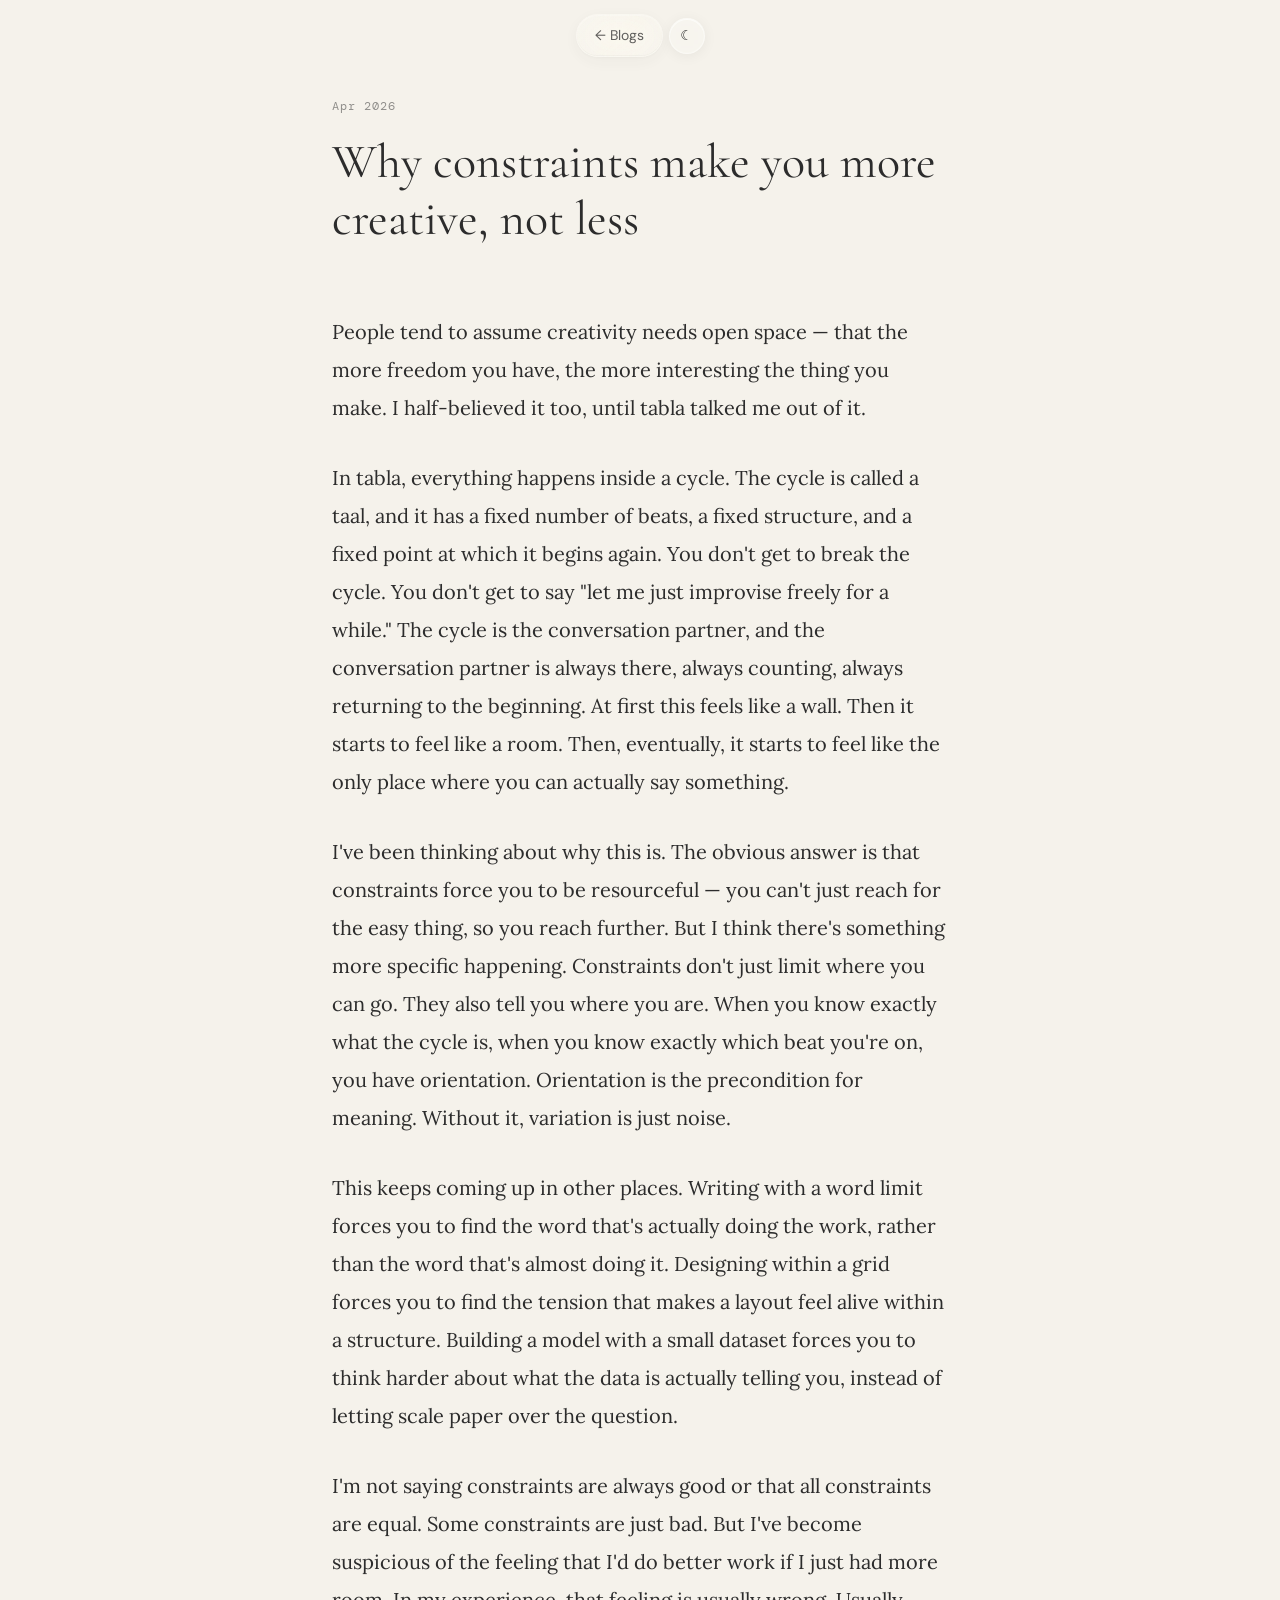
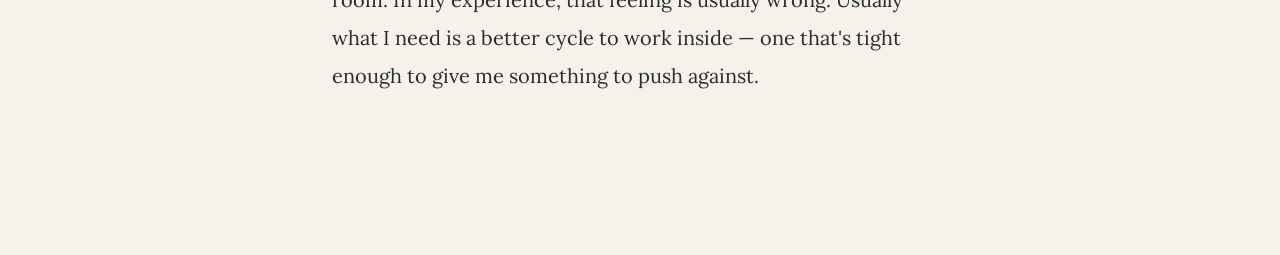
==== commit 804cb57b: "Polish pass across the site, and add Stanley Audit & polish - Nav active-section tracking was missin" ====
--- a/notes/constraints.html
+++ b/notes/constraints.html
@@ -8,7 +8,7 @@
 
   <link rel="preconnect" href="https://fonts.googleapis.com" />
   <link rel="preconnect" href="https://fonts.gstatic.com" crossorigin />
-  <link href="https://fonts.googleapis.com/css2?family=Cormorant+Garamond:ital,wght@0,300;0,400;1,300;1,400&family=DM+Mono:wght@400&family=DM+Sans:wght@400;500&family=Lora:ital,wght@0,400;1,400&family=Press+Start+2P&display=swap" rel="stylesheet" />
+  <link href="https://fonts.googleapis.com/css2?family=Cormorant+Garamond:ital,wght@0,300;0,400;1,300;1,400&family=DM+Mono:wght@400&family=DM+Sans:wght@400;500&family=Lora:ital,wght@0,400;1,400&display=swap" rel="stylesheet" />
 
   <link rel="stylesheet" href="../css/variables.css" />
   <link rel="stylesheet" href="../css/reset.css" />
@@ -28,9 +28,9 @@
 </head>
 <body>
 
-  <nav class="reading-nav">
+  <nav class="reading-nav" aria-label="Back to site">
     <a class="back-link" href="../index.html#notes">← Blogs</a>
-    <button class="nav-theme-toggle" aria-label="Toggle dark mode">☾</button>
+    <button class="nav-theme-toggle" type="button" aria-label="Toggle dark mode">☾</button>
   </nav>
 
   <main class="reading-container">
@@ -38,7 +38,7 @@
     <h1 class="reading-title">Why constraints make you more creative, not less</h1>
 
     <div class="reading-body">
-      <p>There's a widespread belief that creativity flourishes in open space — that the more freedom you have, the more interesting things you can make. I used to half-believe this too, until tabla convinced me otherwise.</p>
+      <p>People tend to assume creativity needs open space — that the more freedom you have, the more interesting the thing you make. I half-believed it too, until tabla talked me out of it.</p>
 
       <p>In tabla, everything happens inside a cycle. The cycle is called a taal, and it has a fixed number of beats, a fixed structure, and a fixed point at which it begins again. You don't get to break the cycle. You don't get to say "let me just improvise freely for a while." The cycle is the conversation partner, and the conversation partner is always there, always counting, always returning to the beginning. At first this feels like a wall. Then it starts to feel like a room. Then, eventually, it starts to feel like the only place where you can actually say something.</p>
 
@@ -51,7 +51,6 @@
   </main>
 
   <script src="../js/theme.js" defer></script>
-  <script src="../js/clock.js" defer></script>
 
 </body>
 </html>
--- a/css/variables.css
+++ b/css/variables.css
@@ -12,10 +12,23 @@
   --color-teal: #0D9488;
   --color-rose: #E11D48;
   --color-sky: #0EA5E9;
-  --color-border: #DDD8D0;
+  --color-border: #D2CCC2;
   --color-bg-nav: rgba(245, 242, 235, 0.85);
   --color-bg-raw: 245, 242, 235;
   --color-text-raw: 44, 44, 44;
+
+  /* Frosted-glass surfaces (cards, list rows).
+     Light mode needs a dark hairline — a white border on cream is invisible. */
+  --glass-bg: linear-gradient(135deg, rgba(255, 255, 255, 0.58) 0%, rgba(255, 255, 255, 0.28) 100%);
+  --glass-bg-hover: linear-gradient(135deg, rgba(255, 255, 255, 0.80) 0%, rgba(255, 255, 255, 0.45) 100%);
+  --glass-border: rgba(44, 44, 44, 0.10);
+  --glass-border-hover: rgba(44, 44, 44, 0.18);
+  --glass-shadow: 0 2px 12px rgba(0, 0, 0, 0.05);
+  --glass-shadow-hover: 0 6px 24px rgba(0, 0, 0, 0.09);
+
+  /* Carousel controls — must read against both the page and a photo */
+  --dot: rgba(44, 44, 44, 0.28);
+  --dot-active: rgba(44, 44, 44, 0.78);
 }
 
 /* Dark Mode */
@@ -27,10 +40,20 @@
   --color-teal: #2DD4BF;
   --color-rose: #FB7185;
   --color-sky: #38BDF8;
-  --color-border: #252727;
+  --color-border: #313434;
   --color-bg-nav: rgba(20, 22, 22, 0.85);
   --color-bg-raw: 20, 22, 22;
   --color-text-raw: 232, 228, 220;
+
+  --glass-bg: linear-gradient(135deg, rgba(255, 255, 255, 0.05) 0%, rgba(255, 255, 255, 0.015) 100%);
+  --glass-bg-hover: linear-gradient(135deg, rgba(255, 255, 255, 0.085) 0%, rgba(255, 255, 255, 0.03) 100%);
+  --glass-border: rgba(255, 255, 255, 0.09);
+  --glass-border-hover: rgba(255, 255, 255, 0.16);
+  --glass-shadow: 0 4px 20px rgba(0, 0, 0, 0.20);
+  --glass-shadow-hover: 0 6px 28px rgba(0, 0, 0, 0.30);
+
+  --dot: rgba(232, 228, 220, 0.30);
+  --dot-active: rgba(232, 228, 220, 0.85);
 }
 
 /* Typography tokens */
--- a/css/components.css
+++ b/css/components.css
@@ -176,7 +176,8 @@
     inset 0 -1px 0 rgba(255, 255, 255, 0.15);
 }
 
-/* Per-link accent tint on hover */
+/* Per-link accent tint on hover. Each link gets its own colour — 7 and 8 were
+   both sky, which made Gallery and Contact look like the same item. */
 .nav-links a:nth-child(1):hover, .nav-links a:nth-child(1).active { color: var(--color-text); }
 .nav-links a:nth-child(2):hover, .nav-links a:nth-child(2).active { color: var(--color-purple); }
 .nav-links a:nth-child(3):hover, .nav-links a:nth-child(3).active { color: var(--color-accent); }
@@ -184,7 +185,7 @@
 .nav-links a:nth-child(5):hover, .nav-links a:nth-child(5).active { color: var(--color-purple); }
 .nav-links a:nth-child(6):hover, .nav-links a:nth-child(6).active { color: var(--color-teal); }
 .nav-links a:nth-child(7):hover, .nav-links a:nth-child(7).active { color: var(--color-sky); }
-.nav-links a:nth-child(8):hover, .nav-links a:nth-child(8).active { color: var(--color-sky); }
+.nav-links a:nth-child(8):hover, .nav-links a:nth-child(8).active { color: var(--color-rose); }
 
 /* ── Dark mode ── */
 html.dark .nav-links a {
@@ -242,11 +243,11 @@
   top: var(--space-sm);
   right: var(--space-md);
   z-index: 200;
-  background: none;
   border: 1px solid var(--color-border);
   color: var(--color-text);
   width: 36px;
   height: 36px;
+  border-radius: 50%;
   display: flex;
   align-items: center;
   justify-content: center;
@@ -256,11 +257,19 @@
   background-color: var(--color-bg);
   opacity: 0.85;
 }
- 
+
 .theme-toggle:hover {
   opacity: 1;
 }
- 
+
+/* Once the nav's own toggle takes over, take this one out entirely —
+   at opacity 0 it stayed clickable and in the tab order. */
+.theme-toggle.is-hidden {
+  opacity: 0;
+  pointer-events: none;
+  visibility: hidden;
+}
+
 /* Nav toggle — frosted glass circle */
 .nav-theme-toggle {
   position: static;
@@ -309,23 +318,6 @@
   box-shadow:
     0 6px 28px rgba(0, 0, 0, 0.45),
     inset 0 1px 0 rgba(255, 255, 255, 0.22);
-}
- 
-/* ── Photo Placeholder ── */
-.photo-placeholder-div {
-  width: 100%;
-  height: 100%;
-  background: linear-gradient(
-    135deg,
-    rgba(var(--color-text-raw), 0.06) 0%,
-    rgba(var(--color-text-raw), 0.12) 50%,
-    rgba(var(--color-text-raw), 0.06) 100%
-  );
-}
- 
-.photo-item .photo-placeholder-div {
-  width: 100%;
-  height: 100%;
 }
  
 /* ── Notes Reading View Components ── */
@@ -489,9 +481,13 @@
 .nav-hamburger.open span:nth-child(2) { opacity: 0; }
 .nav-hamburger.open span:nth-child(3) { transform: translateY(-6.5px) rotate(-45deg); }
 
-/* ── Mobile nav drawer ── */
+/* ── Mobile nav drawer ──
+   Kept in the layout and hidden with visibility rather than display:none, so
+   the open/close actually transitions. visibility:hidden also keeps the links
+   out of the tab order while it's closed. */
 .mobile-nav-drawer {
-  display: none;
+  display: flex;
+  visibility: hidden;
   position: fixed;
   top: 64px;
   left: 50%;
@@ -502,28 +498,38 @@
   gap: 6px;
   padding: 12px;
   border-radius: 18px;
-  background: rgba(20, 20, 20, 0.72);
+  background: rgba(20, 22, 22, 0.82);
   backdrop-filter: blur(24px) saturate(1.4);
   -webkit-backdrop-filter: blur(24px) saturate(1.4);
   border: 1px solid rgba(255,255,255,0.1);
   box-shadow: 0 8px 32px rgba(0,0,0,0.3);
   min-width: 200px;
+  max-height: calc(100vh - 96px);
+  overflow-y: auto;
   opacity: 0;
   pointer-events: none;
-  transition: opacity 0.2s ease, transform 0.2s ease;
+  transition: opacity 0.2s ease, transform 0.2s ease, visibility 0.2s;
   transform: translateX(-50%) translateY(-6px);
 }
 
+/* Never reachable on desktop, where .nav-links is used instead */
+@media (min-width: 768px) {
+  .mobile-nav-drawer {
+    display: none;
+  }
+}
+
+/* Match the page's warm cream rather than a neutral grey */
 html.light .mobile-nav-drawer {
-  background: rgba(240, 240, 240, 0.88);
-  border-color: rgba(0,0,0,0.08);
+  background: rgba(245, 242, 235, 0.94);
+  border-color: rgba(44, 44, 44, 0.10);
   box-shadow: 0 8px 32px rgba(0,0,0,0.12);
 }
 
 .mobile-nav-drawer.open {
-  display: flex;
+  visibility: visible;
   opacity: 1;
-  pointer-events: all;
+  pointer-events: auto;
   transform: translateX(-50%) translateY(0);
 }
 
@@ -541,13 +547,14 @@
 }
 
 .mobile-nav-link:hover,
-.mobile-nav-link:active {
+.mobile-nav-link:active,
+.mobile-nav-link:focus-visible {
   opacity: 1;
   background: rgba(124, 58, 237, 0.12);
 }
 
-/* ── Medium screens ── */
-@media (max-width: 1100px) and (min-width: 768px) {
+/* ── Medium screens — shrink the pills before the row can overflow ── */
+@media (max-width: 1180px) and (min-width: 768px) {
   .nav-links a {
     font-size: 12px;
     padding: 7px 11px;
@@ -558,8 +565,41 @@
   }
 }
 
+@media (max-width: 920px) and (min-width: 768px) {
+  #sticky-nav {
+    padding: 0 12px;
+  }
+
+  .nav-links {
+    gap: 3px;
+  }
+
+  .nav-links a {
+    font-size: 11px;
+    padding: 6px 9px;
+  }
+
+  .nav-name {
+    padding: 6px 10px;
+    margin-right: 2px;
+  }
+
+  .nav-theme-toggle {
+    width: 30px;
+    height: 30px;
+    font-size: 12px;
+  }
+}
+
 /* ── Mobile ── */
 @media (max-width: 767px) {
+  /* Home on the left, controls on the right — centred they bunched up
+     in the middle of the bar with dead space either side. */
+  #sticky-nav {
+    justify-content: space-between;
+    padding: 0 16px;
+  }
+
   .nav-links {
     display: none;
   }
@@ -574,6 +614,12 @@
 
   .nav-name {
     font-size: 17px;
+    margin-right: 0;
+  }
+
+  .nav-right {
+    gap: 8px;
+    margin-left: 0;
   }
 
   .reading-title {
@@ -583,6 +629,18 @@
   .reading-body,
   .reading-body p {
     font-size: 18px;
+  }
+
+  .reading-container {
+    padding: 88px var(--space-sm) var(--space-lg);
+  }
+}
+
+/* Very narrow phones — keep the drawer inside the viewport */
+@media (max-width: 380px) {
+  .mobile-nav-drawer {
+    min-width: 0;
+    width: calc(100vw - 32px);
   }
 }
  
@@ -595,7 +653,7 @@
   font-family: var(--font-mono);
   font-size: 12px;
   color: var(--color-text);
-  opacity: 0.4;
+  opacity: 0.7;
   letter-spacing: 0.05em;
   pointer-events: none;
   transition: opacity 0.3s ease;
@@ -610,7 +668,7 @@
   font-family: var(--font-mono);
   font-size: 11px;
   color: var(--color-text);
-  opacity: 0.6;
+  opacity: 0.75;
   letter-spacing: 0.05em;
   padding: 8px 14px;
   border-radius: 980px;
--- a/css/animations.css
+++ b/css/animations.css
@@ -30,6 +30,7 @@
 .reveal[data-delay="2"]   { transition-delay: 0.30s; }
 .reveal[data-delay="3"]   { transition-delay: 0.45s; }
 .reveal[data-delay="4"]   { transition-delay: 0.60s; }
+.reveal[data-delay="5"]   { transition-delay: 0.75s; }
 
 /* Project card reveals */
 .reveal-card {
@@ -43,46 +44,34 @@
   transform: translateY(0);
 }
 
-/* ── Pillar divider expansion ── */
-.pillar-divider {
-  transition: width 0.6s ease;
-}
-
 /* ── Note hover: title slides right ── */
-.note-entry:hover .note-title {
+.note-entry:hover .note-title,
+.note-entry:focus-visible .note-title {
   transform: translateX(4px);
 }
 
-/* ── Project card hover: left border ── */
-.project-card {
-  transition: border-color var(--transition-fast);
+/* ── Project card hover: left border ──
+   The transition itself lives in layout.css alongside the rest of the card's
+   properties; redeclaring it here used to replace that shorthand and drop the
+   card's background and shadow transitions. */
+.project-card:nth-of-type(1):hover,
+.project-card:nth-of-type(1):focus-within {
+  border-left-color: var(--color-rose);
 }
 
-.project-card:hover {
-  border-left-color: var(--color-purple);
-}
-
-.project-card:nth-of-type(1):hover {
-  border-left-color: var(--color-purple);
-}
-
-.project-card:nth-of-type(2):hover {
+.project-card:nth-of-type(2):hover,
+.project-card:nth-of-type(2):focus-within {
   border-left-color: var(--color-teal);
 }
 
-/* ── Theme transition on body ── */
-body {
-  transition: background-color 0.4s ease, color 0.4s ease;
+.project-card:nth-of-type(3):hover,
+.project-card:nth-of-type(3):focus-within {
+  border-left-color: var(--color-purple);
 }
 
 /* ── Canvas fade on scroll ── */
 #orbit-canvas {
   transition: opacity 0.3s ease;
-}
-
-/* ── Sticky nav fade in ── */
-#sticky-nav {
-  transition: opacity 0.4s ease;
 }
 
 /* ── Photo fade in ── */
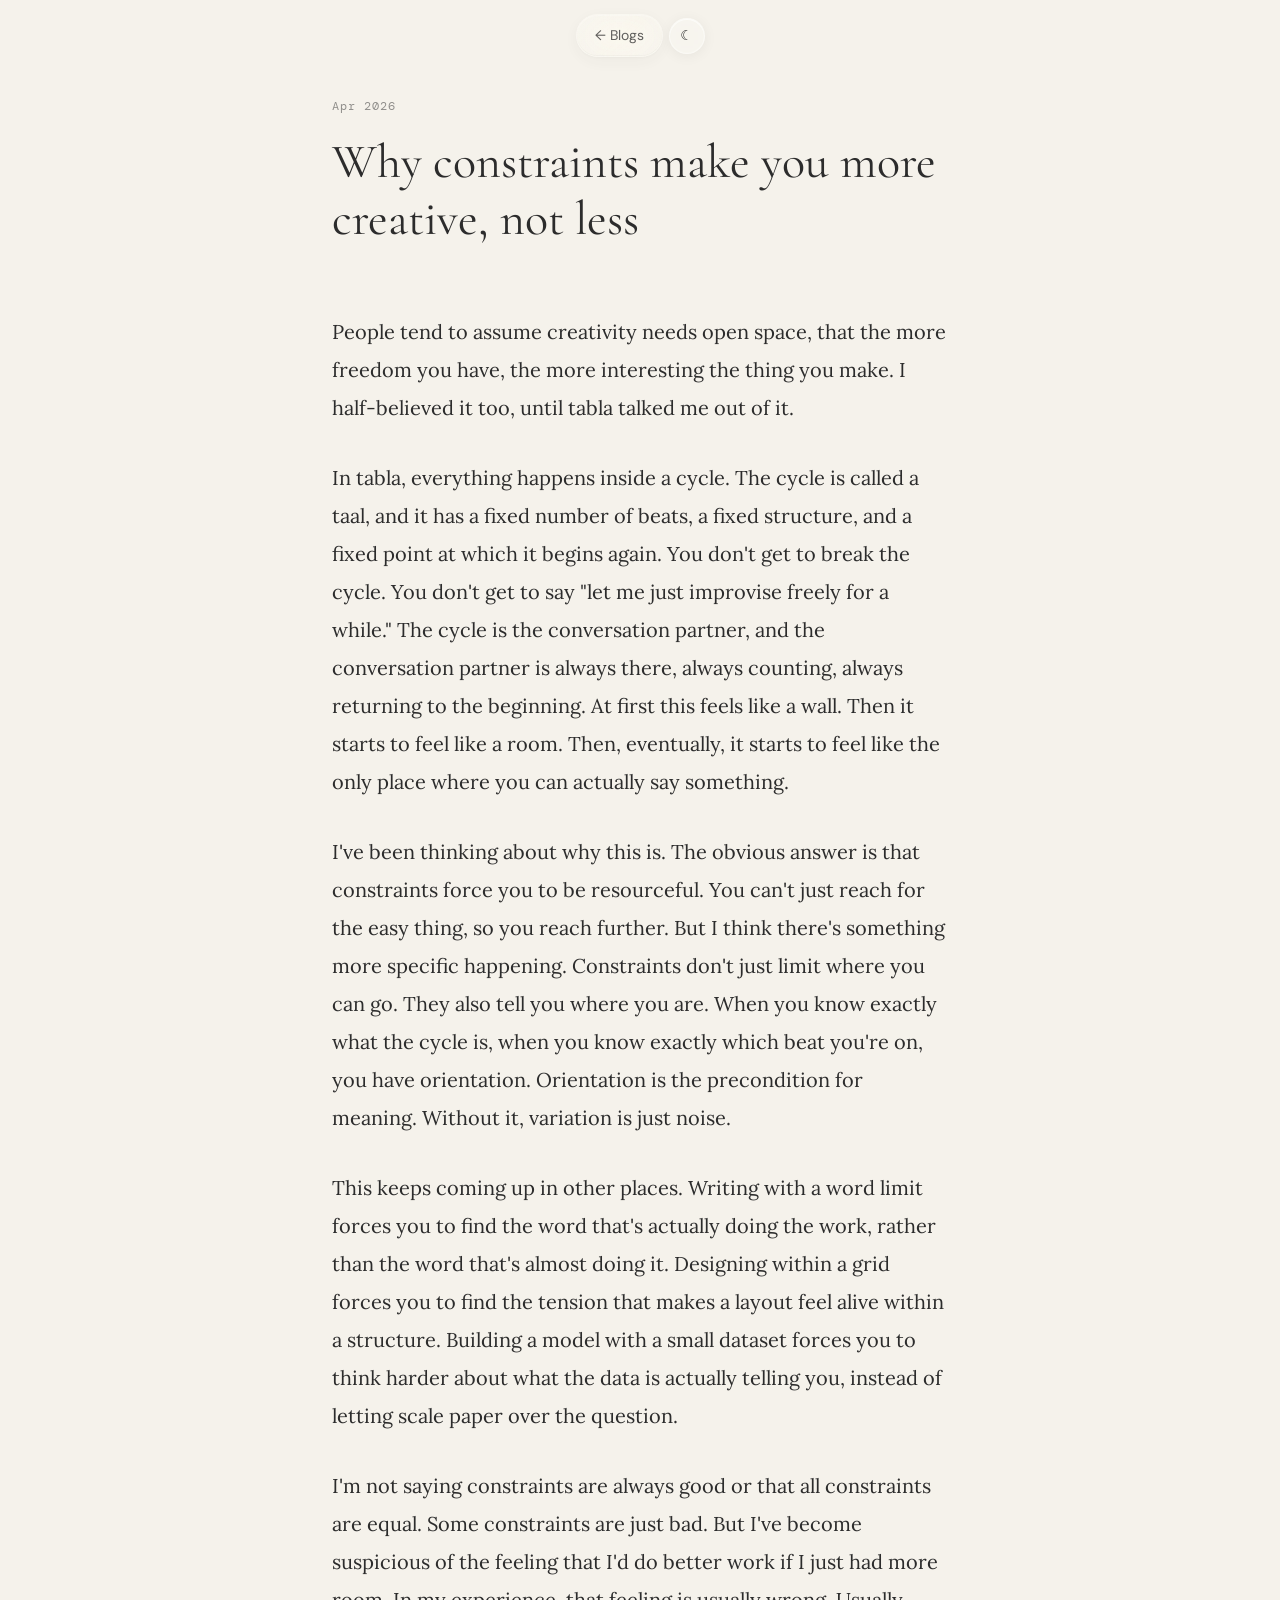
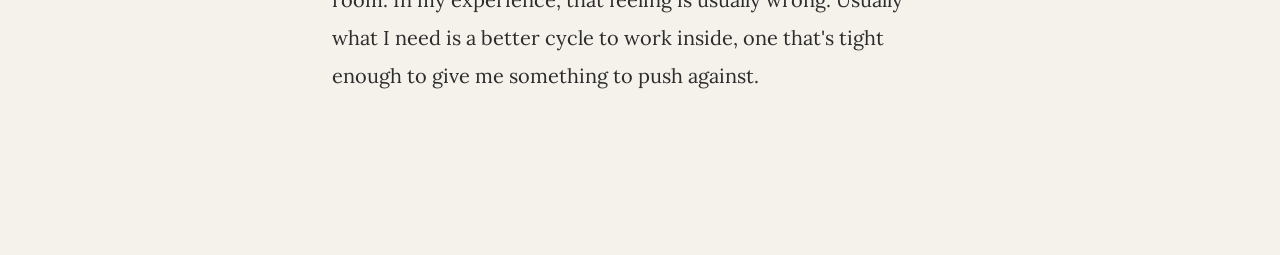
==== commit afd0e2d0: "Rework intro and bio copy, drop em dashes, tighten mobile layout Hero - Replaced the three intro lin" ====
--- a/notes/constraints.html
+++ b/notes/constraints.html
@@ -3,7 +3,7 @@
 <head>
   <meta charset="UTF-8" />
   <meta name="viewport" content="width=device-width, initial-scale=1.0" />
-  <title>Why constraints make you more creative, not less — Ayush Kapileshwar</title>
+  <title>Why constraints make you more creative, not less · Ayush Kapileshwar</title>
   <meta name="description" content="A reflection on how constraints sharpen creative thinking." />
 
   <link rel="preconnect" href="https://fonts.googleapis.com" />
@@ -38,15 +38,15 @@
     <h1 class="reading-title">Why constraints make you more creative, not less</h1>
 
     <div class="reading-body">
-      <p>People tend to assume creativity needs open space — that the more freedom you have, the more interesting the thing you make. I half-believed it too, until tabla talked me out of it.</p>
+      <p>People tend to assume creativity needs open space, that the more freedom you have, the more interesting the thing you make. I half-believed it too, until tabla talked me out of it.</p>
 
       <p>In tabla, everything happens inside a cycle. The cycle is called a taal, and it has a fixed number of beats, a fixed structure, and a fixed point at which it begins again. You don't get to break the cycle. You don't get to say "let me just improvise freely for a while." The cycle is the conversation partner, and the conversation partner is always there, always counting, always returning to the beginning. At first this feels like a wall. Then it starts to feel like a room. Then, eventually, it starts to feel like the only place where you can actually say something.</p>
 
-      <p>I've been thinking about why this is. The obvious answer is that constraints force you to be resourceful — you can't just reach for the easy thing, so you reach further. But I think there's something more specific happening. Constraints don't just limit where you can go. They also tell you where you are. When you know exactly what the cycle is, when you know exactly which beat you're on, you have orientation. Orientation is the precondition for meaning. Without it, variation is just noise.</p>
+      <p>I've been thinking about why this is. The obvious answer is that constraints force you to be resourceful. You can't just reach for the easy thing, so you reach further. But I think there's something more specific happening. Constraints don't just limit where you can go. They also tell you where you are. When you know exactly what the cycle is, when you know exactly which beat you're on, you have orientation. Orientation is the precondition for meaning. Without it, variation is just noise.</p>
 
       <p>This keeps coming up in other places. Writing with a word limit forces you to find the word that's actually doing the work, rather than the word that's almost doing it. Designing within a grid forces you to find the tension that makes a layout feel alive within a structure. Building a model with a small dataset forces you to think harder about what the data is actually telling you, instead of letting scale paper over the question.</p>
 
-      <p>I'm not saying constraints are always good or that all constraints are equal. Some constraints are just bad. But I've become suspicious of the feeling that I'd do better work if I just had more room. In my experience, that feeling is usually wrong. Usually what I need is a better cycle to work inside — one that's tight enough to give me something to push against.</p>
+      <p>I'm not saying constraints are always good or that all constraints are equal. Some constraints are just bad. But I've become suspicious of the feeling that I'd do better work if I just had more room. In my experience, that feeling is usually wrong. Usually what I need is a better cycle to work inside, one that's tight enough to give me something to push against.</p>
     </div>
   </main>
 
--- a/css/components.css
+++ b/css/components.css
@@ -615,6 +615,7 @@
   .nav-name {
     font-size: 17px;
     margin-right: 0;
+    padding: 13px 16px;
   }
 
   .nav-right {
@@ -622,6 +623,32 @@
     margin-left: 0;
   }
 
+  /* 44px minimum tap targets */
+  .nav-theme-toggle,
+  .nav-hamburger {
+    width: 44px;
+    height: 44px;
+  }
+
+  /* The fixed toggle sat at right:32px, which put it directly on top of both
+     nav controls during the crossfade as the nav faded in. Align it to the
+     same gutter so it swaps cleanly with the nav row instead. */
+  .theme-toggle {
+    top: 14px;
+    right: var(--space-sm);
+    width: 44px;
+    height: 44px;
+  }
+
+  .mobile-nav-drawer {
+    top: 70px;
+  }
+
+  .mobile-nav-link {
+    font-size: 15px;
+    padding: 11px 28px;
+  }
+
   .reading-title {
     font-size: 32px;
   }
@@ -633,6 +660,10 @@
 
   .reading-container {
     padding: 88px var(--space-sm) var(--space-lg);
+  }
+
+  .back-link {
+    padding: 11px 20px;
   }
 }
 
